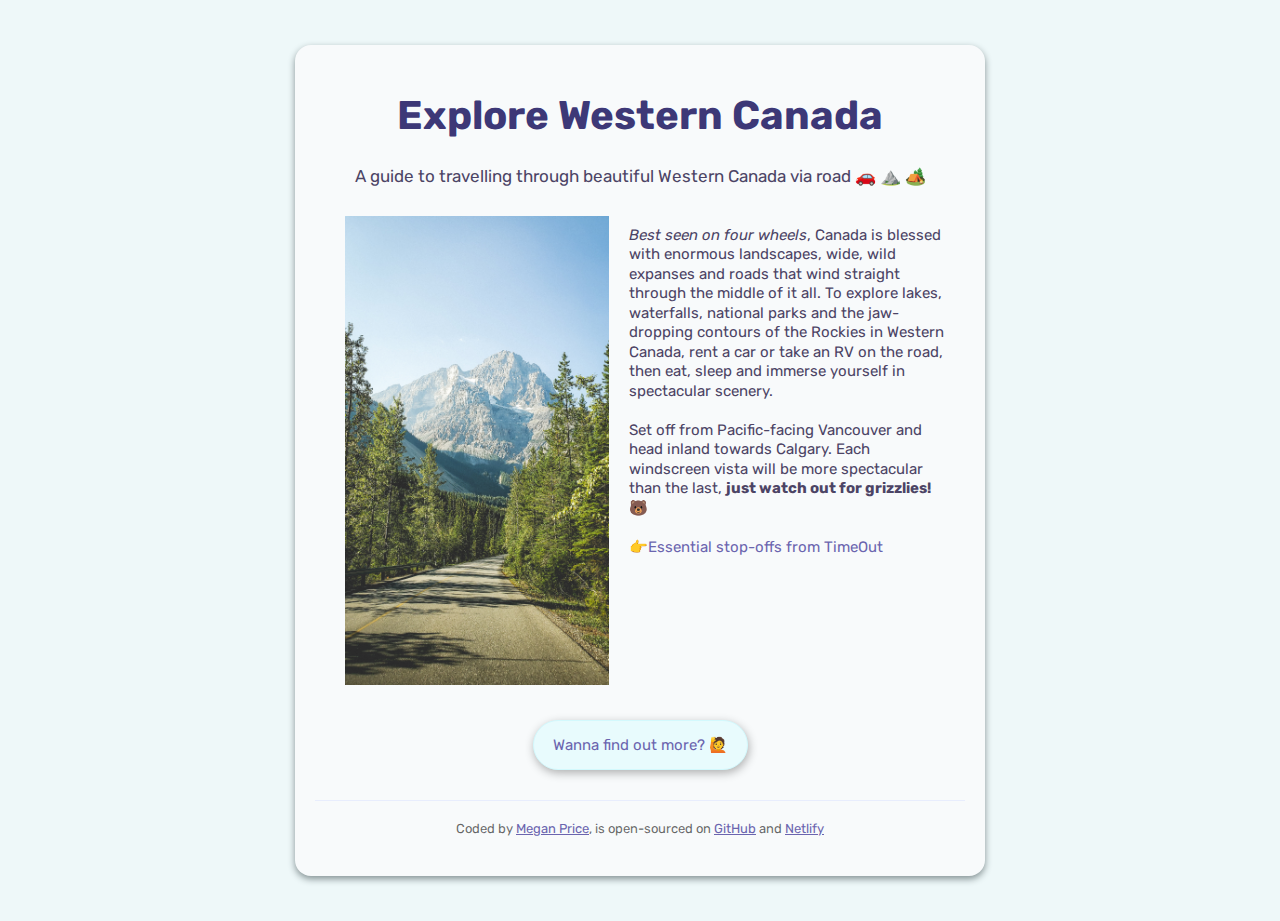
==== index.html @ 2d537a26 "Further tweaks to main body and updating footer with links and styling with CSS" ====
<!DOCTYPE html>
<html lang="en">
  <head>
    <meta charset="UTF-8" />
    <meta name="viewport" content="width=device-width, initial-scale=1.0" />
    <link rel="preconnect" href="https://fonts.googleapis.com" />
    <link rel="preconnect" href="https://fonts.gstatic.com" crossorigin />
    <link
      href="https://fonts.googleapis.com/css2?family=Rubik:ital,wght@0,300;0,400;0,500;0,600;0,700;0,800;0,900;1,300;1,400;1,500&display=swap"
      rel="stylesheet"
    />
    <link rel="stylesheet" href="src/style.css" />
    <title>Drive West Canada!</title>
    <link rel="stylesheet" href="src/style.css" />
  </head>
  <body>
    <div class="container">
      <header>
        <h1>Explore Western Canada</h1>
      </header>
      <h2>
        A guide to travelling through beautiful Western Canada via road 🚗 ⛰️ 🏕️
      </h2>

      <main>
        <div class="main-body">
          <div class="canada-image">
            <img
              src="images/Canadian road.jpg"
              alt="View of a mountain from road in Canada"
            />
          </div>
          <div class="main-text">
            <em>Best seen on four wheels</em>, Canada is blessed with enormous
            landscapes, wide, wild expanses and roads that wind straight through
            the middle of it all. To explore lakes, waterfalls, national parks
            and the jaw-dropping contours of the Rockies in Western Canada, rent
            a car or take an RV on the road, then eat, sleep and immerse
            yourself in spectacular scenery.
            <br />
            <br />
            Set off from Pacific-facing Vancouver and head inland towards
            Calgary. Each windscreen vista will be more spectacular than the
            last,
            <strong>just watch out for grizzlies!</strong> 🐻
            <br />
            <br />
            <a
              class="timeout-link"
              href="https://www.timeout.com/canada/things-to-do/western-canada-road-trip-sights"
            >
              👉Essential stop-offs from TimeOut
            </a>
          </div>
        </div>
        <button class="button">Wanna find out more? 🙋</button>
      </main>

      <footer>
        Coded by
        <a
          href="https://github.com/meganprice27"
          target="_blank"
          class="footnote-links"
          >Megan Price</a
        >, is open-sourced on
        <a
          href="https://github.com/meganprice27/travel-canada"
          target="_blank"
          class="footnote-links"
          >GitHub</a
        >
        and
        <a
          href="https://melodic-genie-e428d9.netlify.app/"
          target="_blank"
          class="footnote-links"
          >Netlify</a
        >
      </footer>
    </div>
    <script src="src/java.js"></script>
  </body>
</html>
---- src/style.css ----
body {
  background: rgb(238 248 249);
  font-family: "Rubik", sans-serif;
}

.container {
  background: #f8fafb;
  box-shadow: 0 3px 7px rgb(132 145 147);
  border-radius: 16px;
  max-width: 650px;
  margin: 45px auto;
  padding: 20px;
}

h1 {
  color: #3d3877;
  font-size: 40px;
  font-weight: 700;
  text-align: center;
  padding: 0 15px;
}

h2 {
  color: #4c4465;
  font-size: 17px;
  font-weight: 400;
  text-align: center;
  margin: 0 0 20px;
}

.main-body {
  display: flex;
  justify-content: space-around;
}

.canada-image img {
  display: block;
  margin: 0 auto;
  max-width: 90%;
  padding: 10px 30px 10px 30px;
}

.main-text {
  color: #4c4465;
  font-size: 15px;
  line-height: 1.3;
  padding: 20px;
}

.timeout-link {
  color: #6b65af;
  margin-top: 10px;
  text-decoration: none;
}

.timeout-link:hover {
  text-decoration: underline;
}

.button {
  background: rgb(232 251 253);
  color: #6b65af;
  font-family: "Rubik", sans-serif;
  font-size: 15px;
  padding: 15px 19px;
  display: block;
  margin: 0 auto 30px auto;
  margin-top: 25px;
  border: 1px solid rgb(211, 249, 253);
  border-radius: 30px;
  box-shadow: 1px 3px 10px rgba(0, 0, 0, 0.3);
  transition: all 200ms ease-in-out;
}

.button:hover {
  background: #6b65af;
  border: #6b65af;
  color: white;
  cursor: pointer;
}

footer {
  border-top: 1px solid rgb(232 237 253);
  padding: 20px 0;
  text-align: center;
  font-size: 13px;
  color: rgba(0, 0, 0, 0.6);
}

.footnote-links {
  color: #6b65af;
}
---- src/style.css ----
body {
  background: rgb(238 248 249);
  font-family: "Rubik", sans-serif;
}

.container {
  background: #f8fafb;
  box-shadow: 0 3px 7px rgb(132 145 147);
  border-radius: 16px;
  max-width: 650px;
  margin: 45px auto;
  padding: 20px;
}

h1 {
  color: #3d3877;
  font-size: 40px;
  font-weight: 700;
  text-align: center;
  padding: 0 15px;
}

h2 {
  color: #4c4465;
  font-size: 17px;
  font-weight: 400;
  text-align: center;
  margin: 0 0 20px;
}

.main-body {
  display: flex;
  justify-content: space-around;
}

.canada-image img {
  display: block;
  margin: 0 auto;
  max-width: 90%;
  padding: 10px 30px 10px 30px;
}

.main-text {
  color: #4c4465;
  font-size: 15px;
  line-height: 1.3;
  padding: 20px;
}

.timeout-link {
  color: #6b65af;
  margin-top: 10px;
  text-decoration: none;
}

.timeout-link:hover {
  text-decoration: underline;
}

.button {
  background: rgb(232 251 253);
  color: #6b65af;
  font-family: "Rubik", sans-serif;
  font-size: 15px;
  padding: 15px 19px;
  display: block;
  margin: 0 auto 30px auto;
  margin-top: 25px;
  border: 1px solid rgb(211, 249, 253);
  border-radius: 30px;
  box-shadow: 1px 3px 10px rgba(0, 0, 0, 0.3);
  transition: all 200ms ease-in-out;
}

.button:hover {
  background: #6b65af;
  border: #6b65af;
  color: white;
  cursor: pointer;
}

footer {
  border-top: 1px solid rgb(232 237 253);
  padding: 20px 0;
  text-align: center;
  font-size: 13px;
  color: rgba(0, 0, 0, 0.6);
}

.footnote-links {
  color: #6b65af;
}
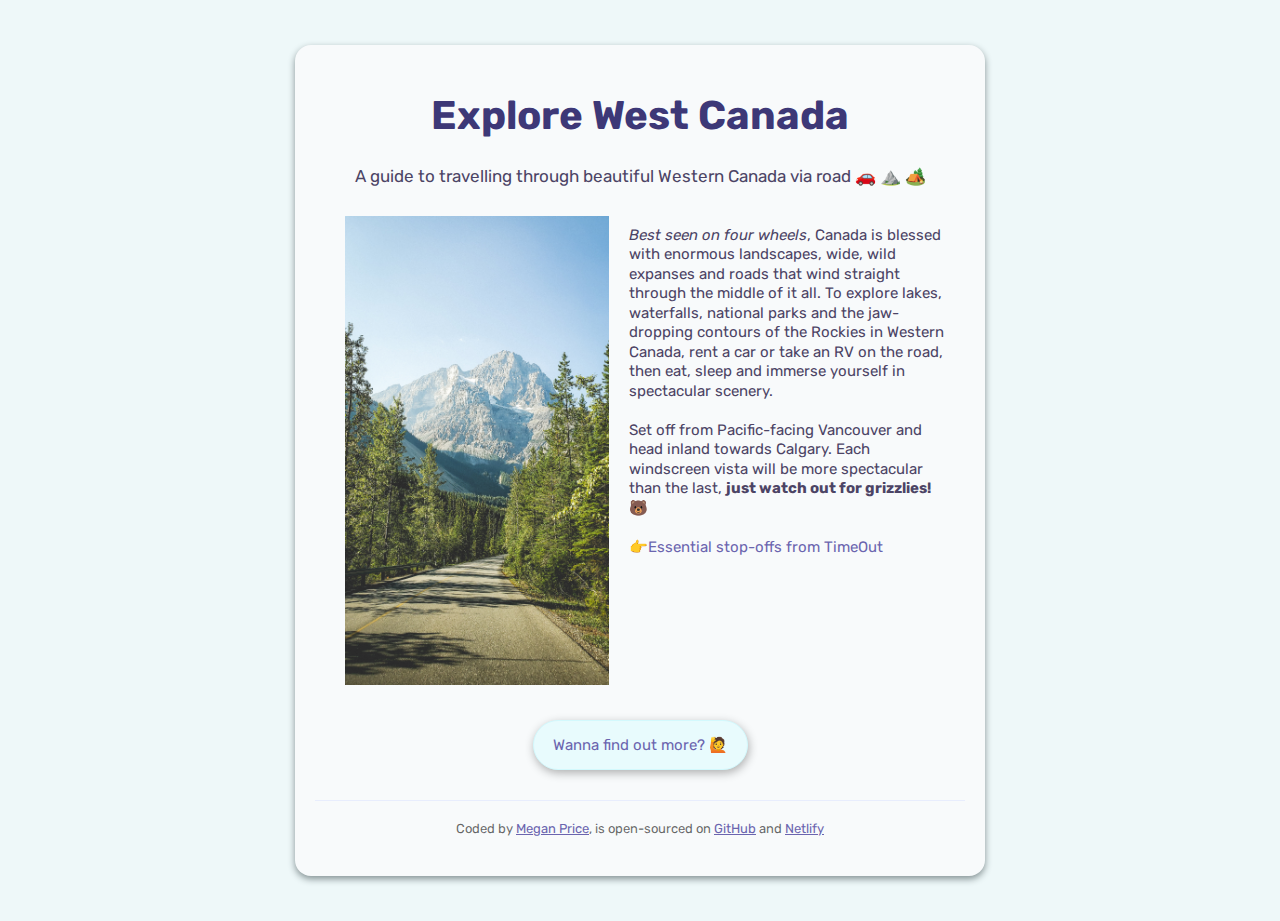
==== commit 17d6d865: "Updating document title and H1" ====
--- a/index.html
+++ b/index.html
@@ -10,13 +10,13 @@
       rel="stylesheet"
     />
     <link rel="stylesheet" href="src/style.css" />
-    <title>Drive West Canada!</title>
+    <title>Explore West Canada</title>
     <link rel="stylesheet" href="src/style.css" />
   </head>
   <body>
     <div class="container">
       <header>
-        <h1>Explore Western Canada</h1>
+        <h1>Explore West Canada</h1>
       </header>
       <h2>
         A guide to travelling through beautiful Western Canada via road 🚗 ⛰️ 🏕️
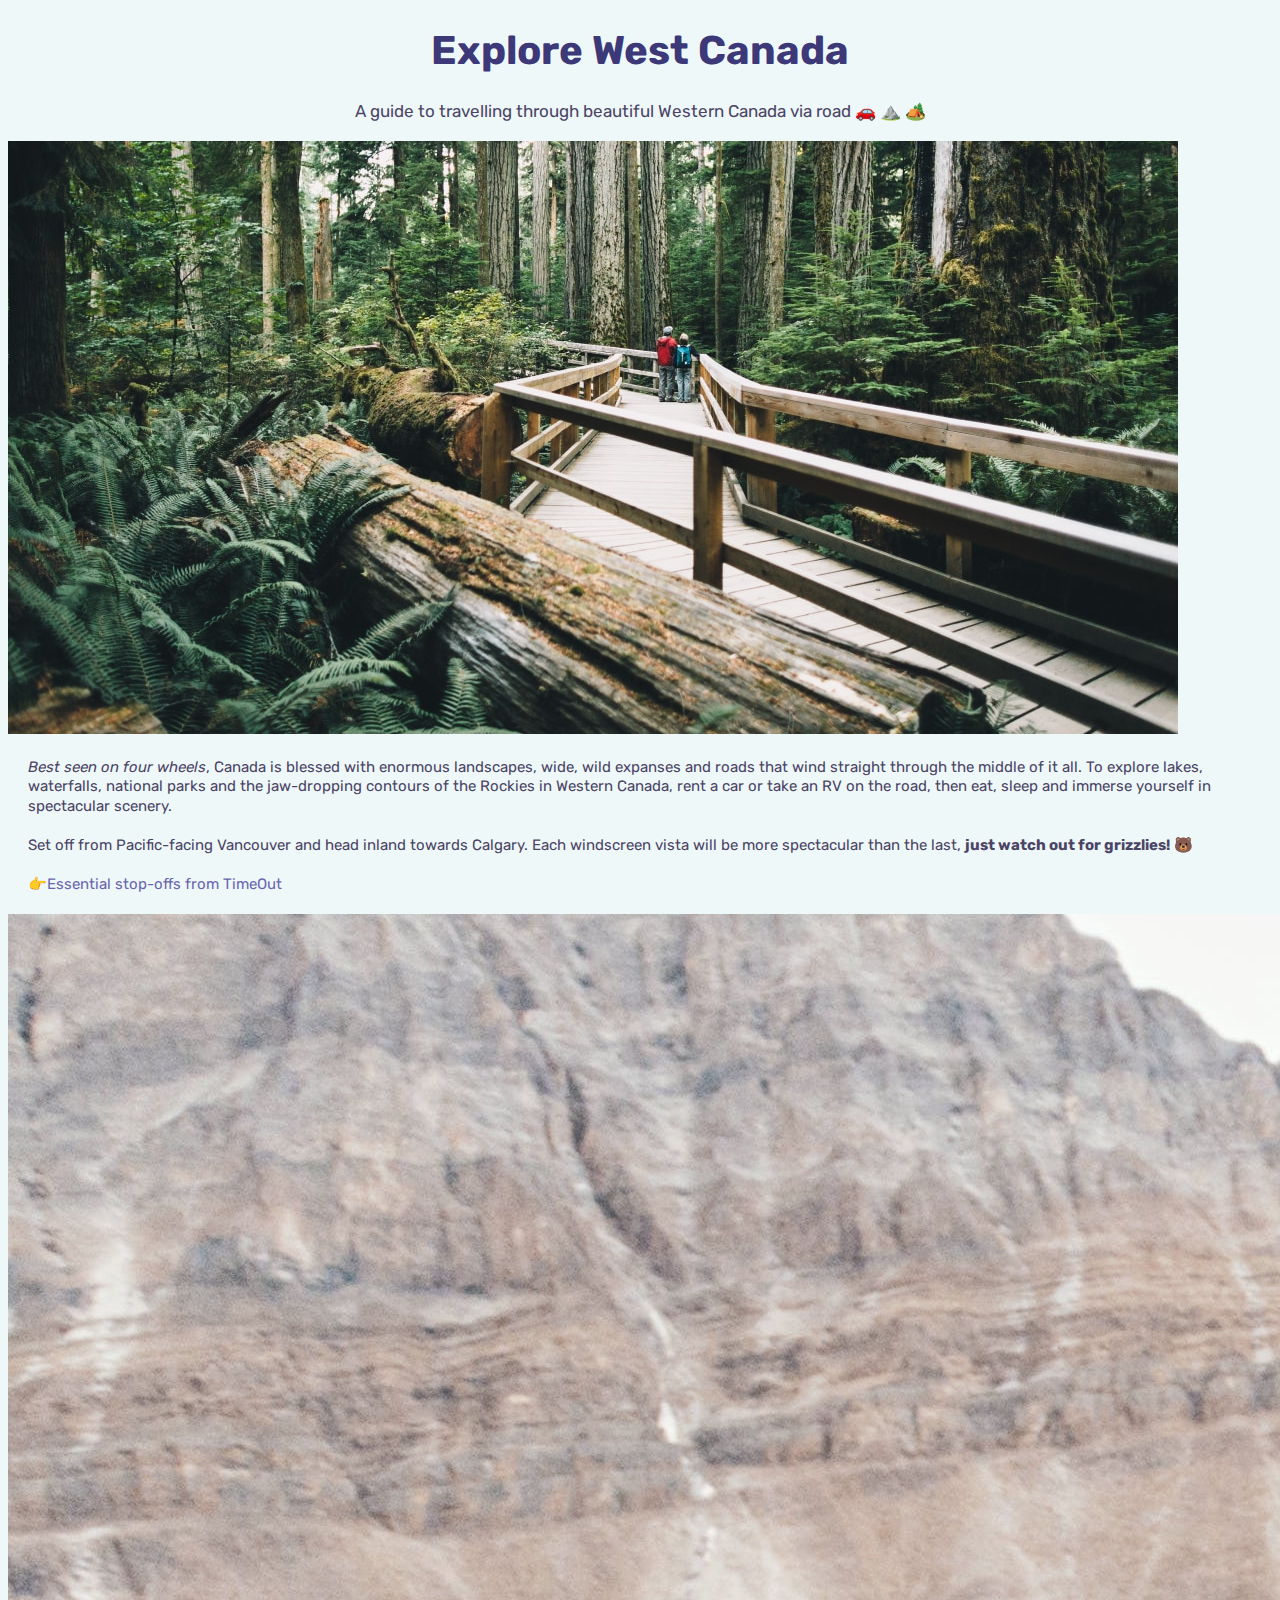
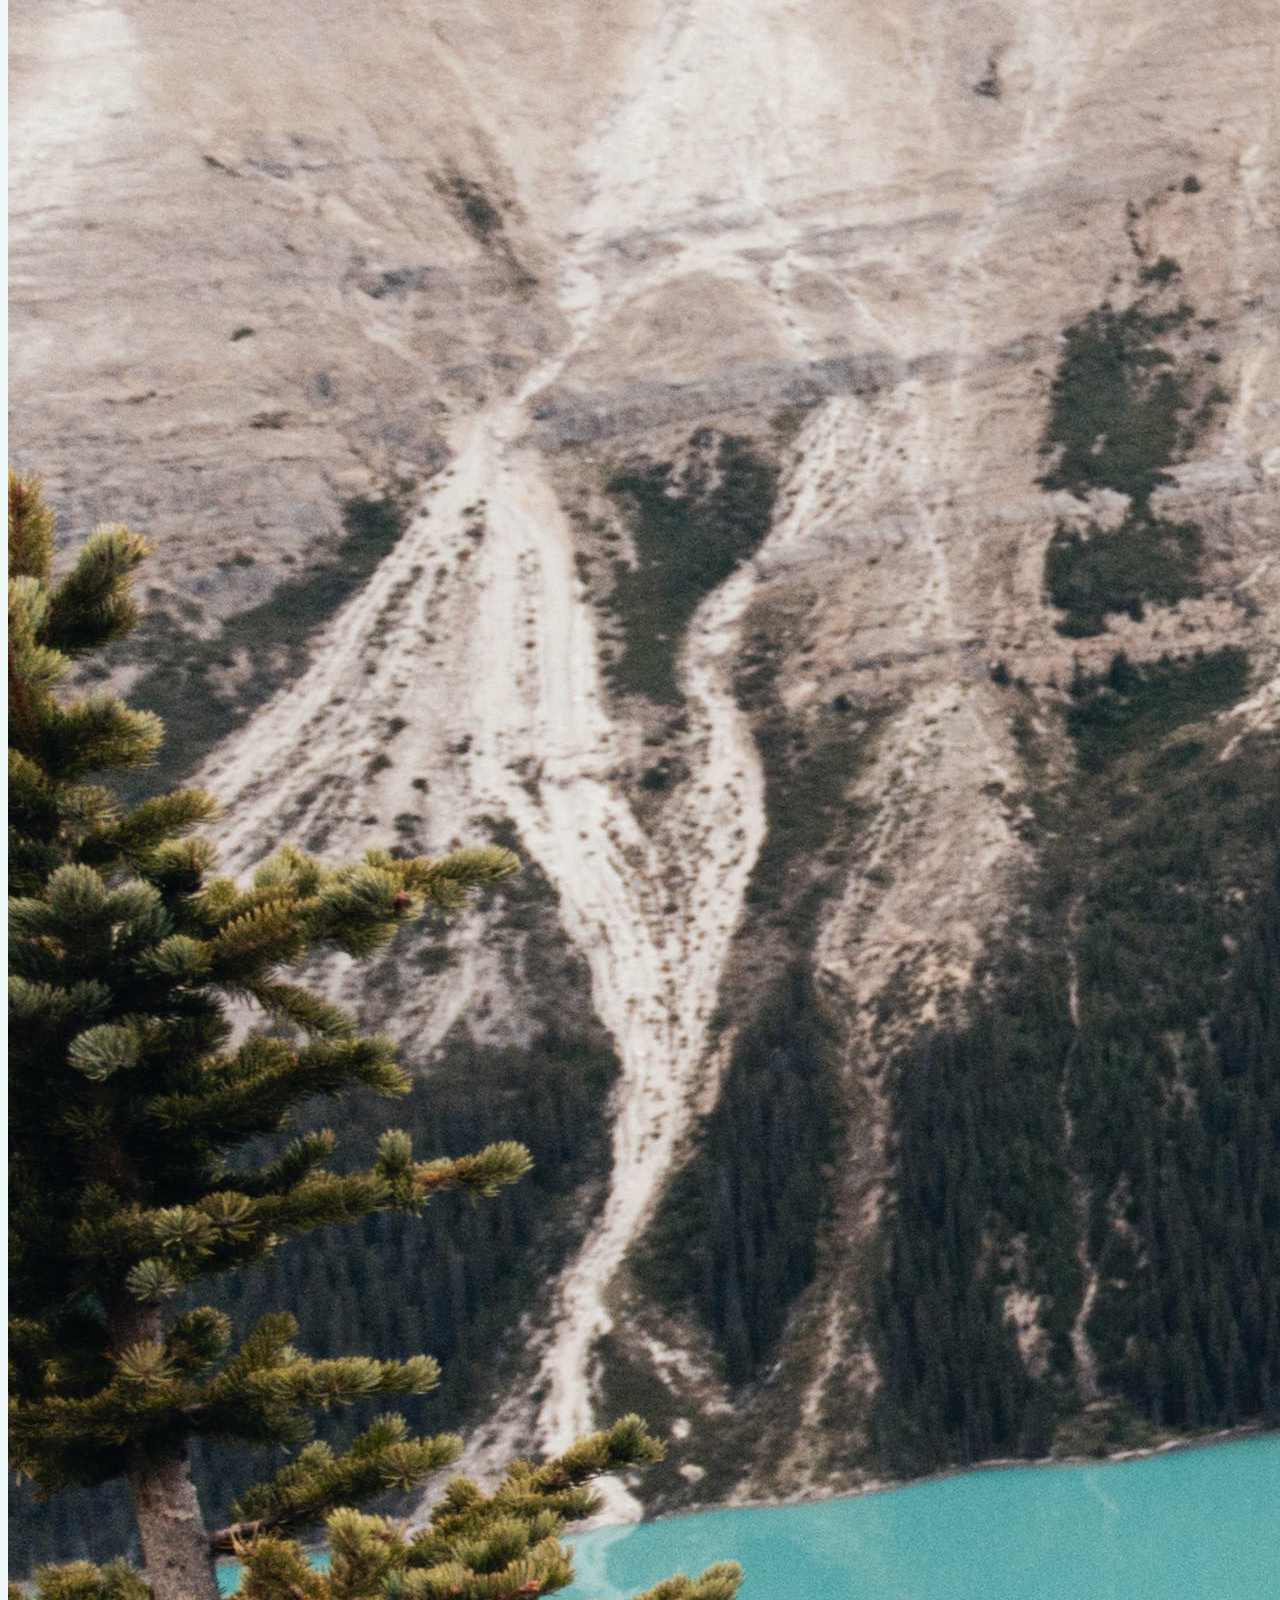
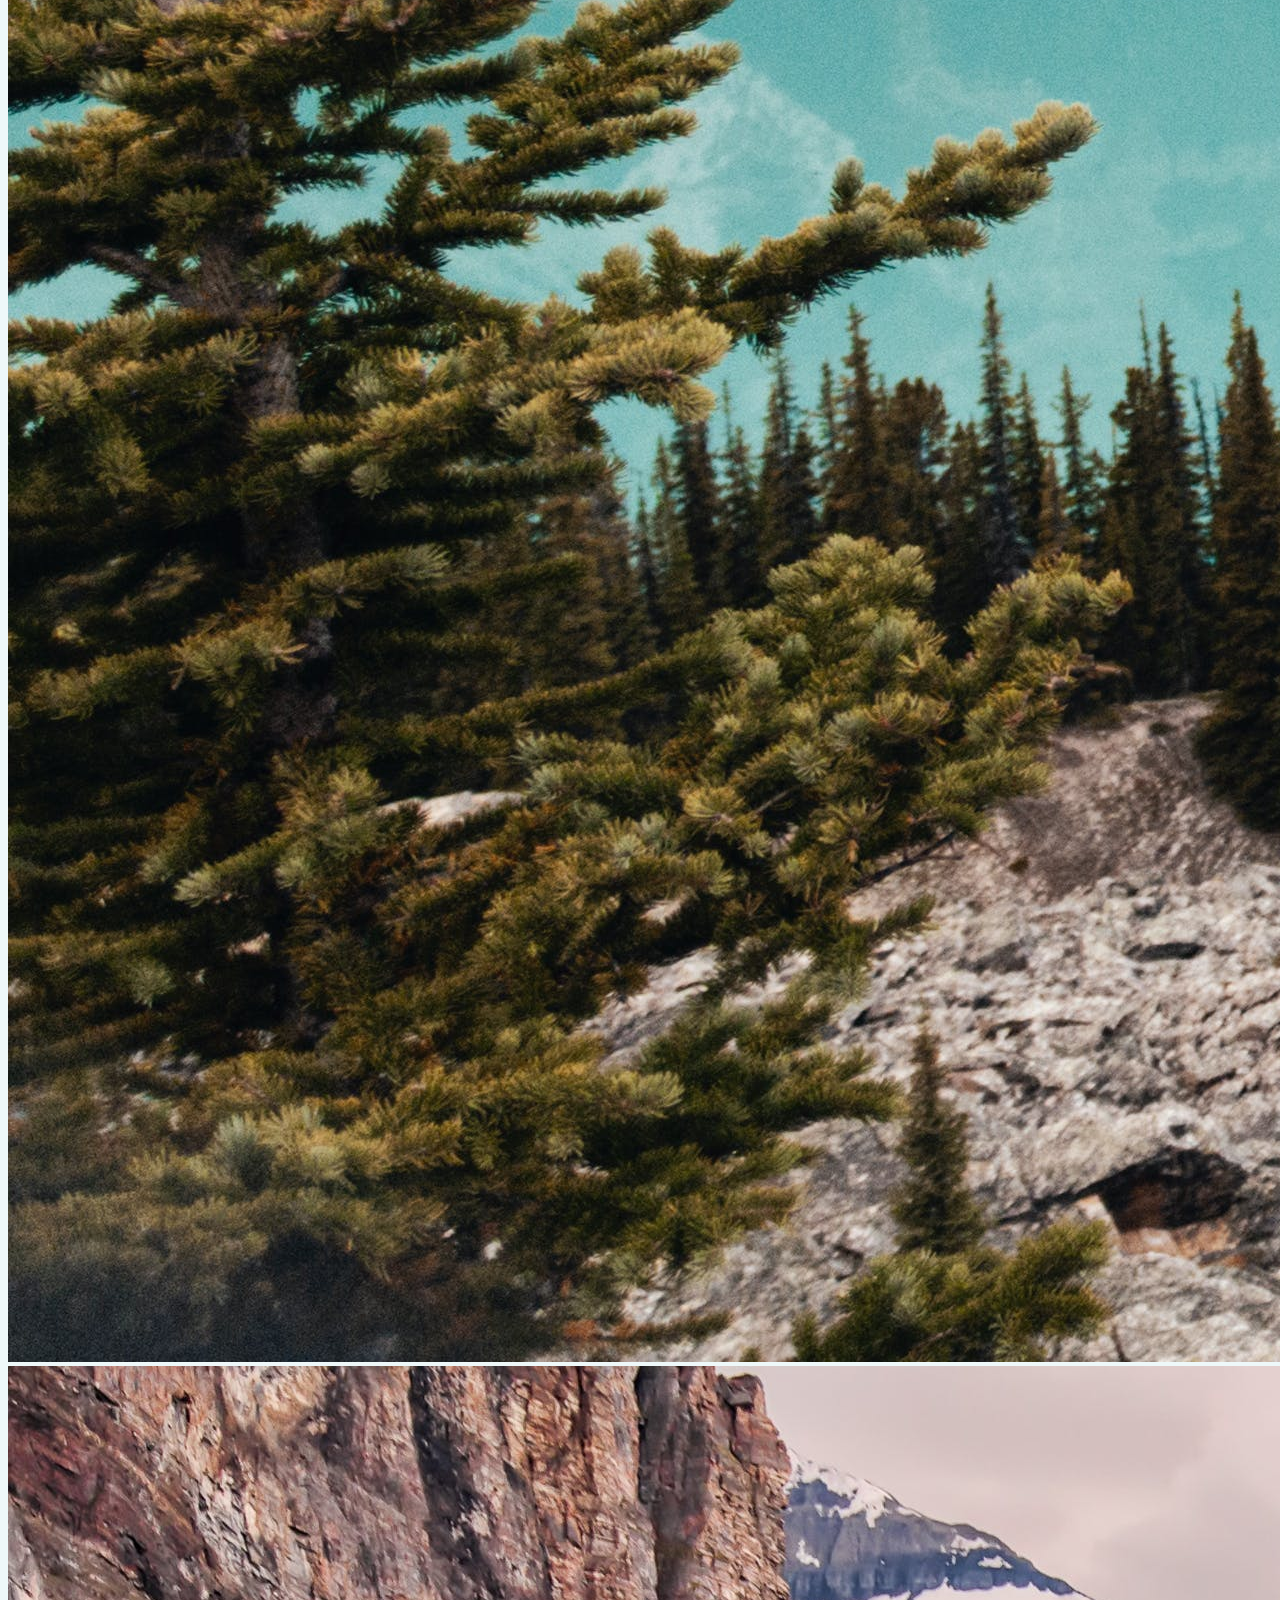
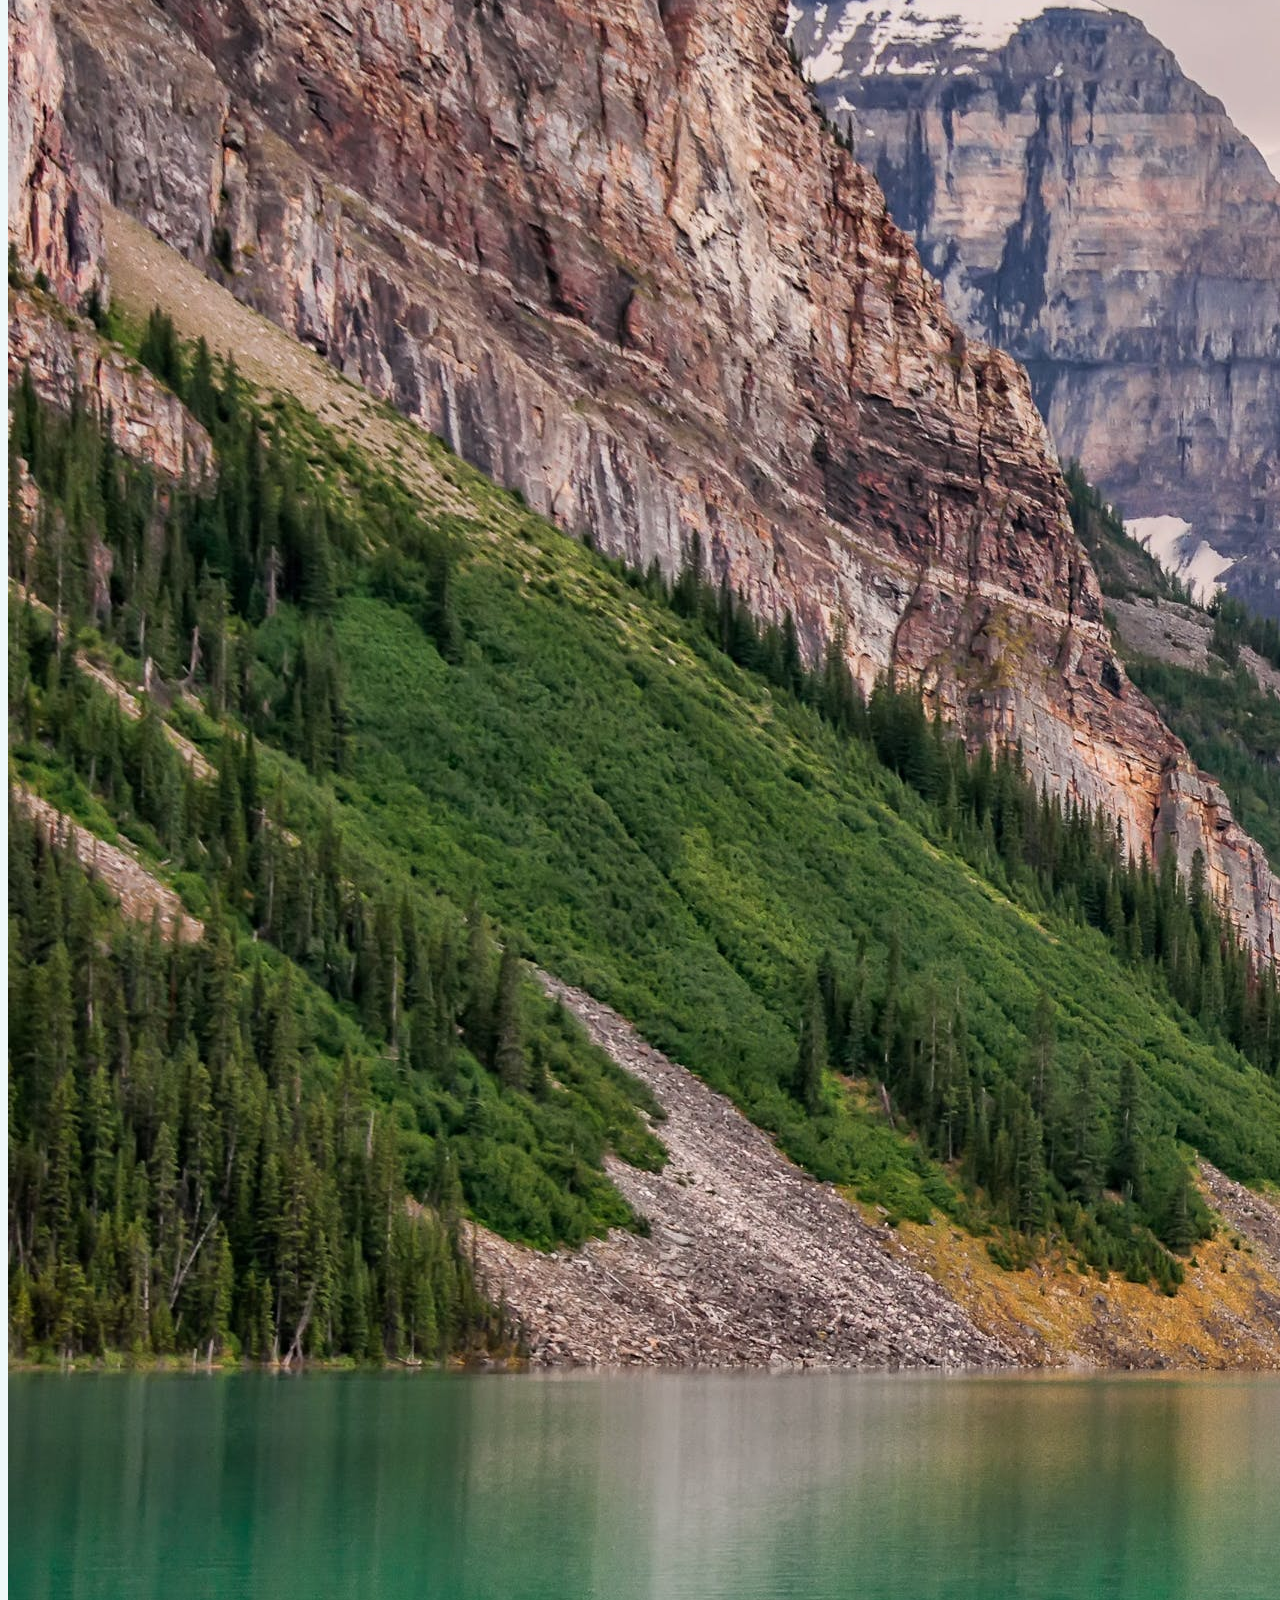
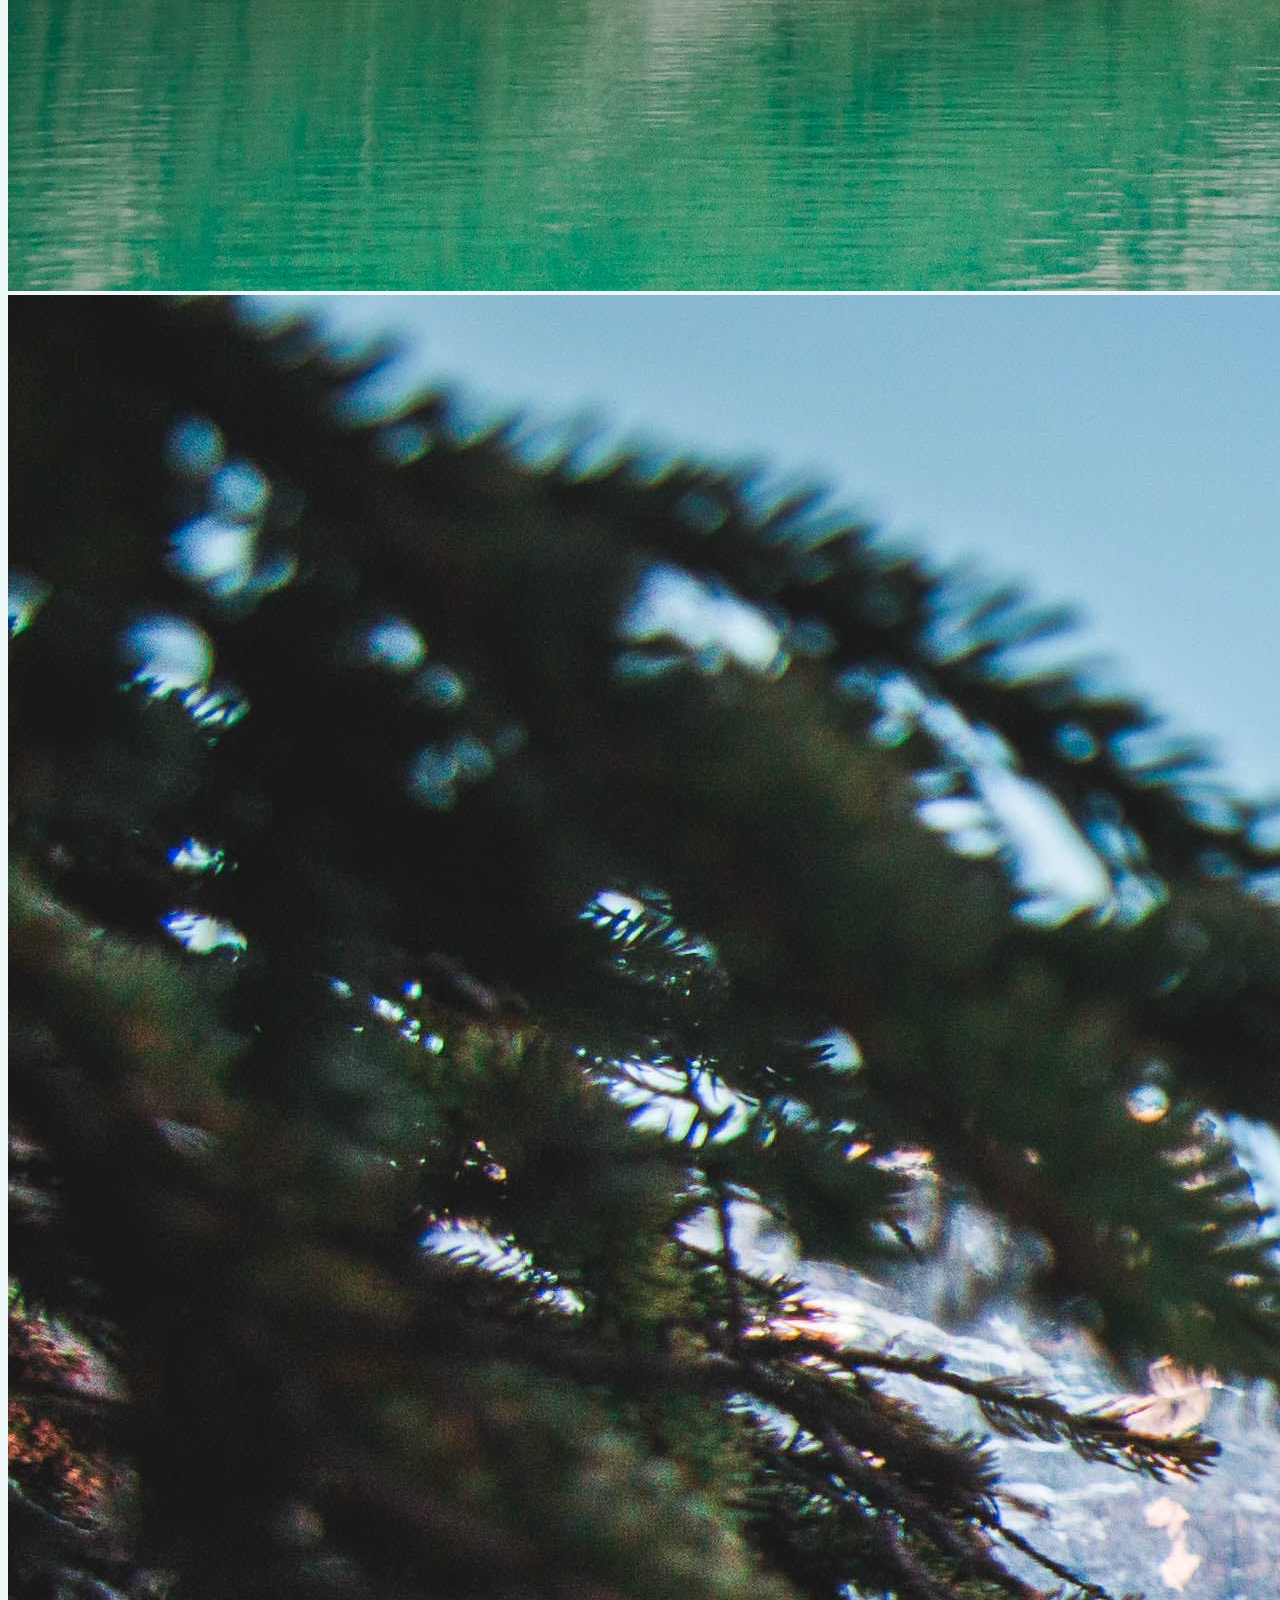
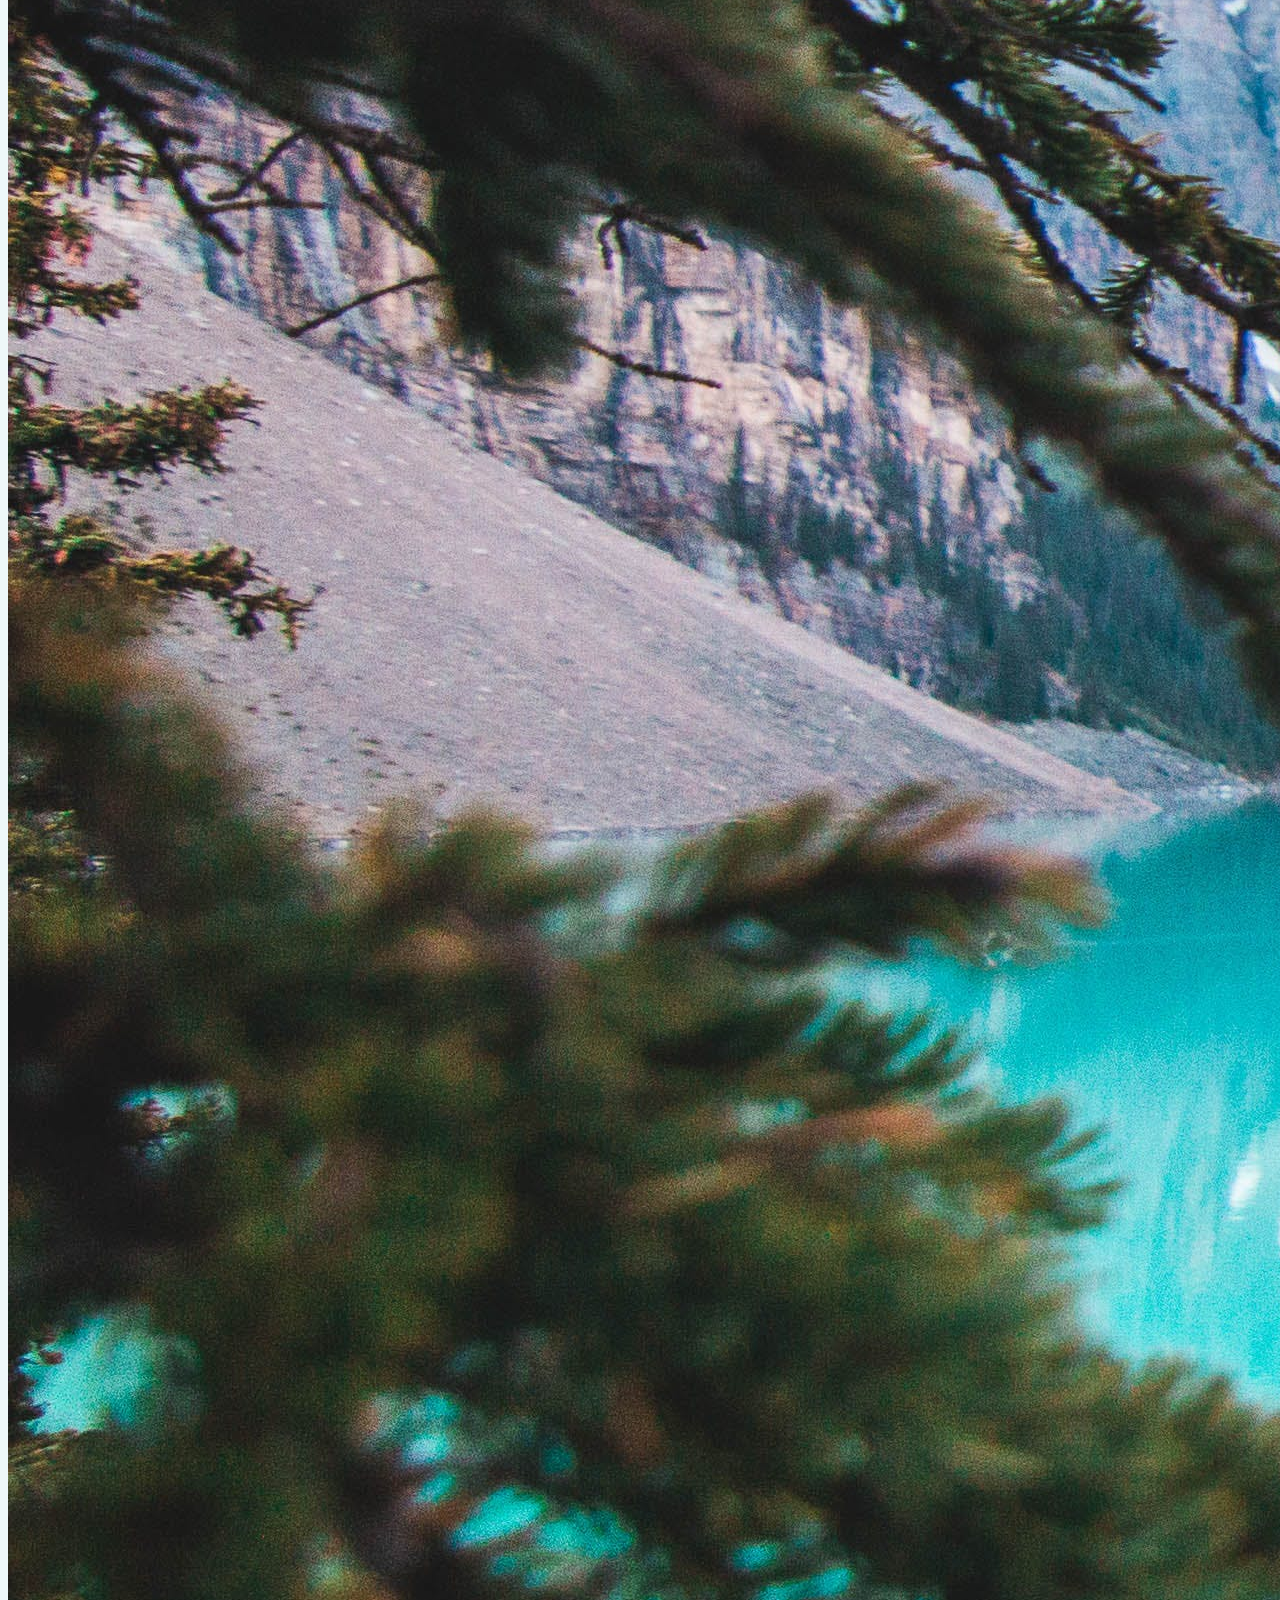
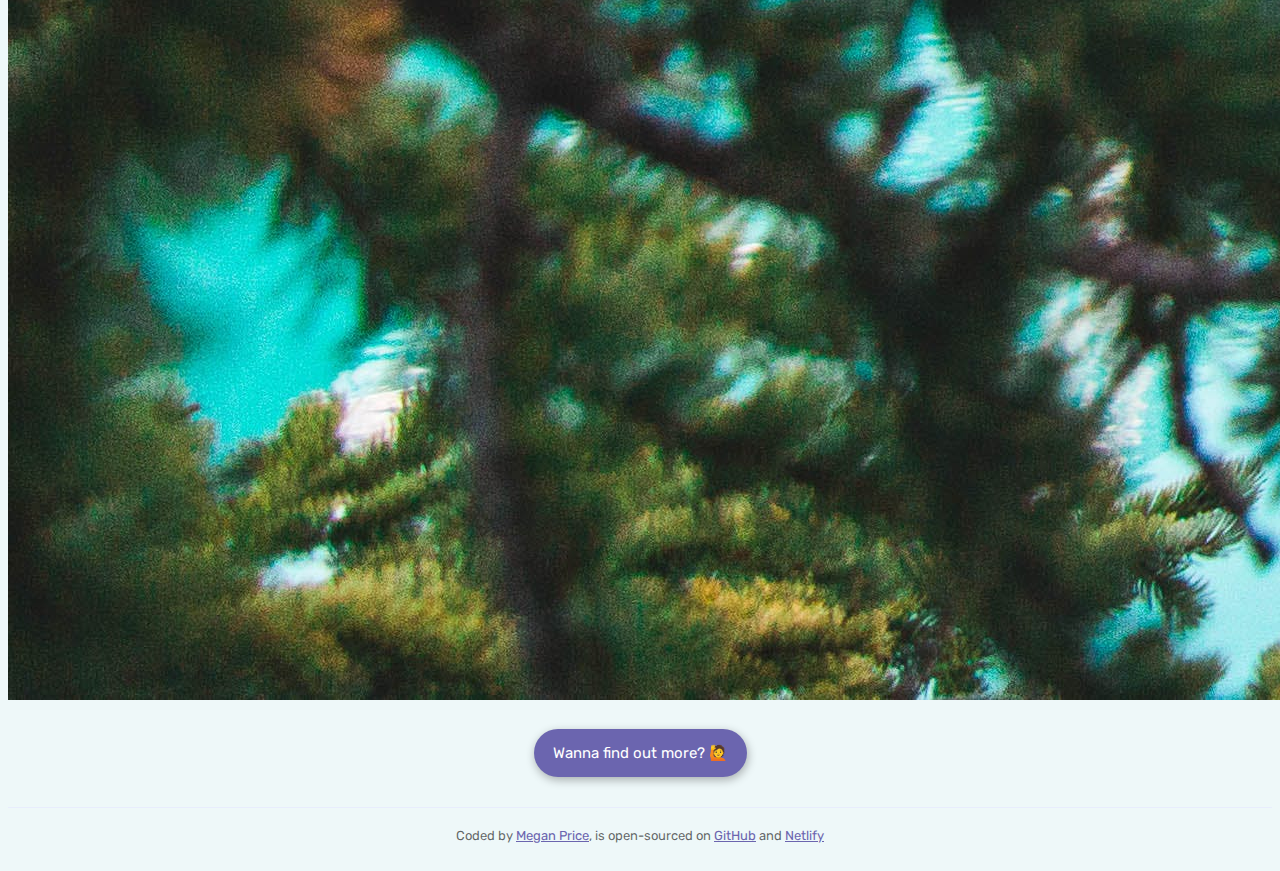
==== commit 99c7176f: "Installed Bootstrap and changed/added images" ====
--- a/index.html
+++ b/index.html
@@ -9,76 +9,96 @@
       href="https://fonts.googleapis.com/css2?family=Rubik:ital,wght@0,300;0,400;0,500;0,600;0,700;0,800;0,900;1,300;1,400;1,500&display=swap"
       rel="stylesheet"
     />
+    <link
+      href="https://cdn.jsdelivr.net/npm/bootstrap@5.3.2/dist/css/bootstrap.min.css"
+      rel="stylesheet"
+      integrity="sha384-T3c6CoIi6uLrA9TneNEoa7RxnatzjcDSCmG1MXxSR1GAsXEV/Dwwykc2MPK8M2HN"
+      crossorigin="anonymous"
+    />
     <link rel="stylesheet" href="src/style.css" />
     <title>Explore West Canada</title>
-    <link rel="stylesheet" href="src/style.css" />
   </head>
   <body>
-    <div class="container">
-      <header>
-        <h1>Explore West Canada</h1>
-      </header>
-      <h2>
-        A guide to travelling through beautiful Western Canada via road 🚗 ⛰️ 🏕️
-      </h2>
+    <header>
+      <h1>Explore West Canada</h1>
+    </header>
+    <h2>
+      A guide to travelling through beautiful Western Canada via road 🚗 ⛰️ 🏕️
+    </h2>
 
-      <main>
-        <div class="main-body">
-          <div class="canada-image">
+    <main>
+      <div class="container">
+        <div class="row">
+          <div class="col-6">
             <img
-              src="images/Canadian road.jpg"
-              alt="View of a mountain from road in Canada"
+              src="/images/Vancouver Island.jpg"
+              alt="Couple exploring old growth on Vancouver Island"
+              class="img-fluid rounded"
             />
           </div>
-          <div class="main-text">
-            <em>Best seen on four wheels</em>, Canada is blessed with enormous
-            landscapes, wide, wild expanses and roads that wind straight through
-            the middle of it all. To explore lakes, waterfalls, national parks
-            and the jaw-dropping contours of the Rockies in Western Canada, rent
-            a car or take an RV on the road, then eat, sleep and immerse
-            yourself in spectacular scenery.
-            <br />
-            <br />
-            Set off from Pacific-facing Vancouver and head inland towards
-            Calgary. Each windscreen vista will be more spectacular than the
-            last,
-            <strong>just watch out for grizzlies!</strong> 🐻
-            <br />
-            <br />
-            <a
-              class="timeout-link"
-              href="https://www.timeout.com/canada/things-to-do/western-canada-road-trip-sights"
-            >
-              👉Essential stop-offs from TimeOut
-            </a>
+          <div class="col-6">
+            <div class="main-text">
+              <em>Best seen on four wheels</em>, Canada is blessed with enormous
+              landscapes, wide, wild expanses and roads that wind straight
+              through the middle of it all. To explore lakes, waterfalls,
+              national parks and the jaw-dropping contours of the Rockies in
+              Western Canada, rent a car or take an RV on the road, then eat,
+              sleep and immerse yourself in spectacular scenery.
+              <br />
+              <br />
+              Set off from Pacific-facing Vancouver and head inland towards
+              Calgary. Each windscreen vista will be more spectacular than the
+              last,
+              <strong>just watch out for grizzlies!</strong> 🐻
+              <br />
+              <br />
+              <a
+                class="timeout-link"
+                href="https://www.timeout.com/canada/things-to-do/western-canada-road-trip-sights"
+              >
+                👉Essential stop-offs from TimeOut
+              </a>
+            </div>
           </div>
         </div>
-        <button class="button">Wanna find out more? 🙋</button>
-      </main>
+        <div class="row">
+          <div class="col-4">
+            <img src="/images/Peyto Lake.jpg" class="img-fluid rounded" />
+          </div>
+          <div class="col-4">
+            <img src="/images/Lake Louise.jpg" class="img-fluid rounded" />
+          </div>
+          <div class="col-4">
+            <img src="/images/Horizontal Lake Moraine.jpg" class="img-fluid rounded" />
+          </div>
+        </div>
+      </div>
+      <button class="button">Wanna find out more? 🙋</button>
+    </main>
 
-      <footer>
-        Coded by
-        <a
-          href="https://github.com/meganprice27"
-          target="_blank"
-          class="footnote-links"
-          >Megan Price</a
-        >, is open-sourced on
-        <a
-          href="https://github.com/meganprice27/travel-canada"
-          target="_blank"
-          class="footnote-links"
-          >GitHub</a
-        >
-        and
-        <a
-          href="https://melodic-genie-e428d9.netlify.app/"
-          target="_blank"
-          class="footnote-links"
-          >Netlify</a
-        >
-      </footer>
-    </div>
+    <footer>
+      Coded by
+      <a
+        href="https://github.com/meganprice27"
+        target="_blank"
+        class="footnote-links"
+        >Megan Price</a
+      >, is open-sourced on
+      <a
+        href="https://github.com/meganprice27/travel-canada"
+        target="_blank"
+        class="footnote-links"
+        >GitHub</a
+      >
+      and
+      <a
+        href="https://melodic-genie-e428d9.netlify.app/"
+        target="_blank"
+        class="footnote-links"
+        >Netlify</a
+      >
+    </footer>
+
     <script src="src/java.js"></script>
   </body>
 </html>
--- a/src/style.css
+++ b/src/style.css
@@ -1,15 +1,8 @@
+
+
 body {
   background: rgb(238 248 249);
   font-family: "Rubik", sans-serif;
-}
-
-.container {
-  background: #f8fafb;
-  box-shadow: 0 3px 7px rgb(132 145 147);
-  border-radius: 16px;
-  max-width: 650px;
-  margin: 45px auto;
-  padding: 20px;
 }
 
 h1 {
@@ -58,24 +51,24 @@
 }
 
 .button {
-  background: rgb(232 251 253);
-  color: #6b65af;
+  background: #6b65af;
+  color: white;
   font-family: "Rubik", sans-serif;
   font-size: 15px;
   padding: 15px 19px;
   display: block;
   margin: 0 auto 30px auto;
   margin-top: 25px;
-  border: 1px solid rgb(211, 249, 253);
+  border: none;
   border-radius: 30px;
   box-shadow: 1px 3px 10px rgba(0, 0, 0, 0.3);
   transition: all 200ms ease-in-out;
 }
 
 .button:hover {
-  background: #6b65af;
-  border: #6b65af;
-  color: white;
+  
+  background: rgb(232 251 253);
+  color: #6b65af;
   cursor: pointer;
 }
 
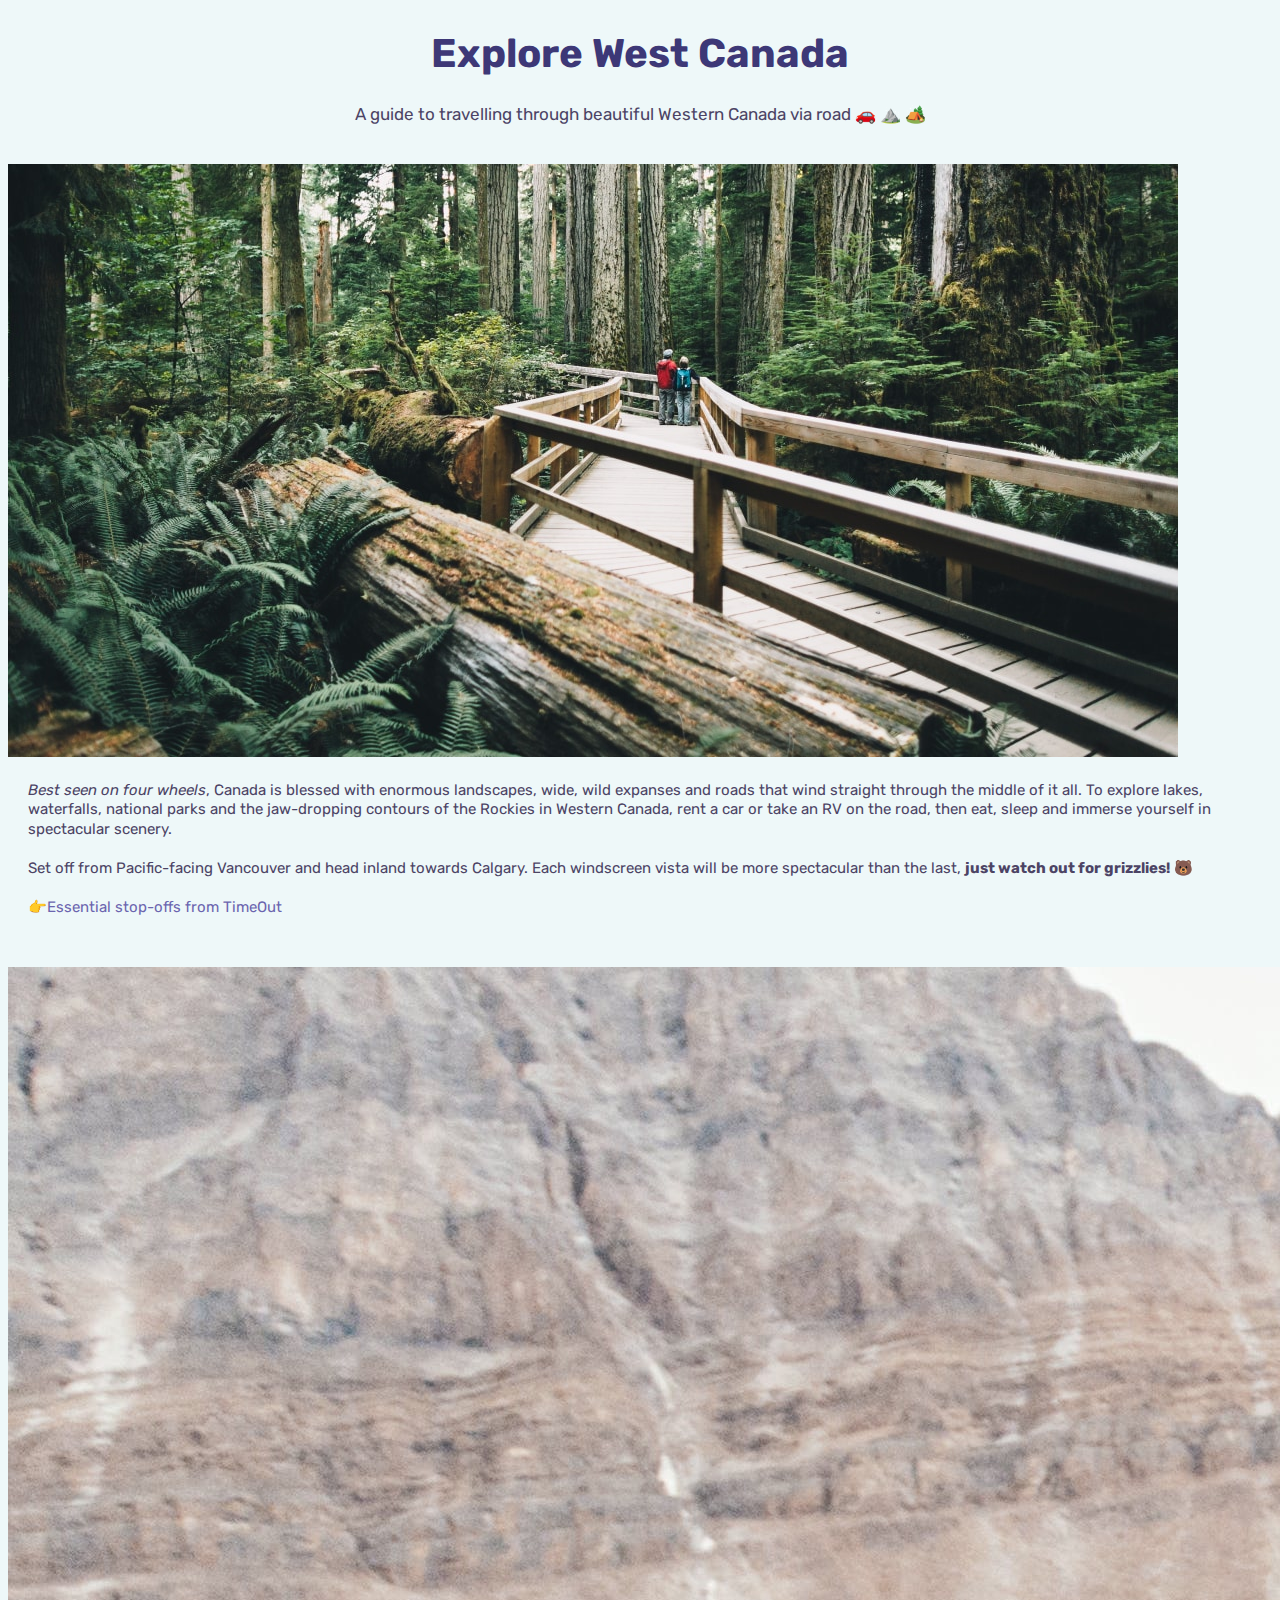
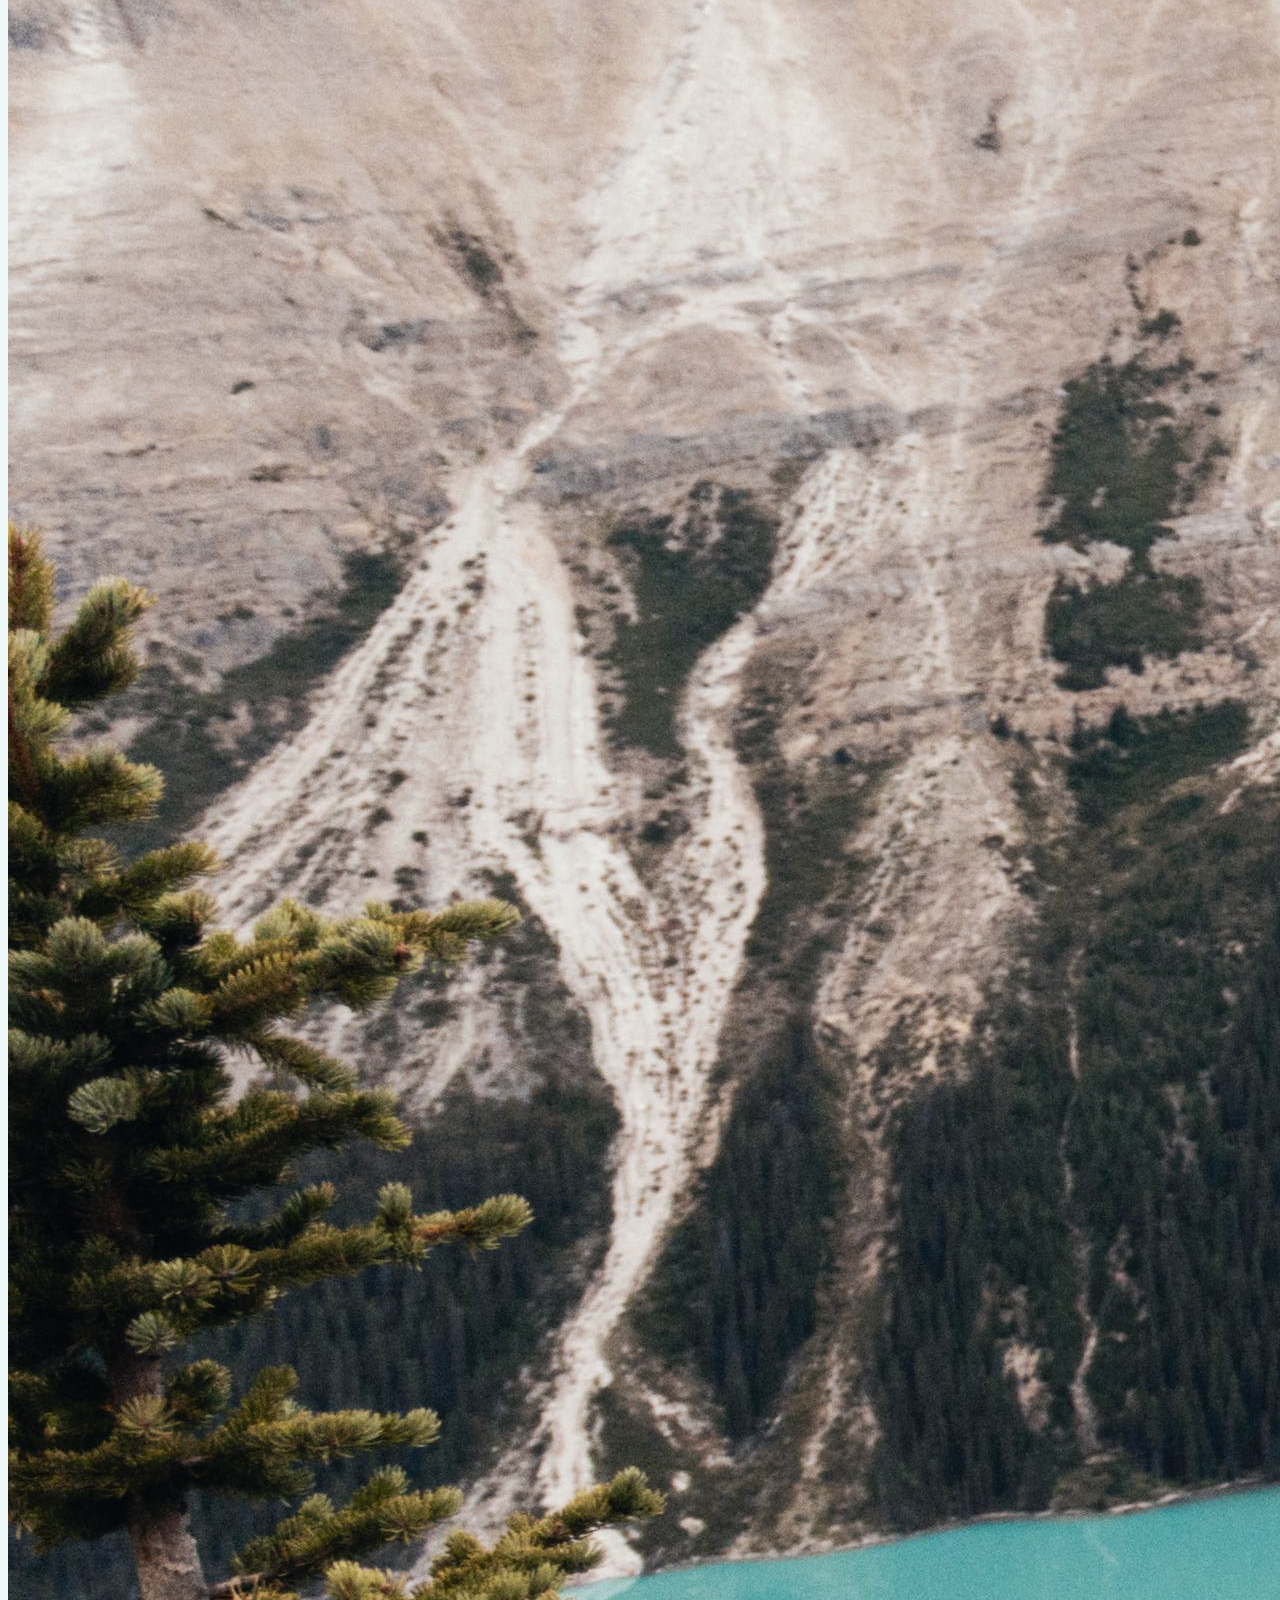
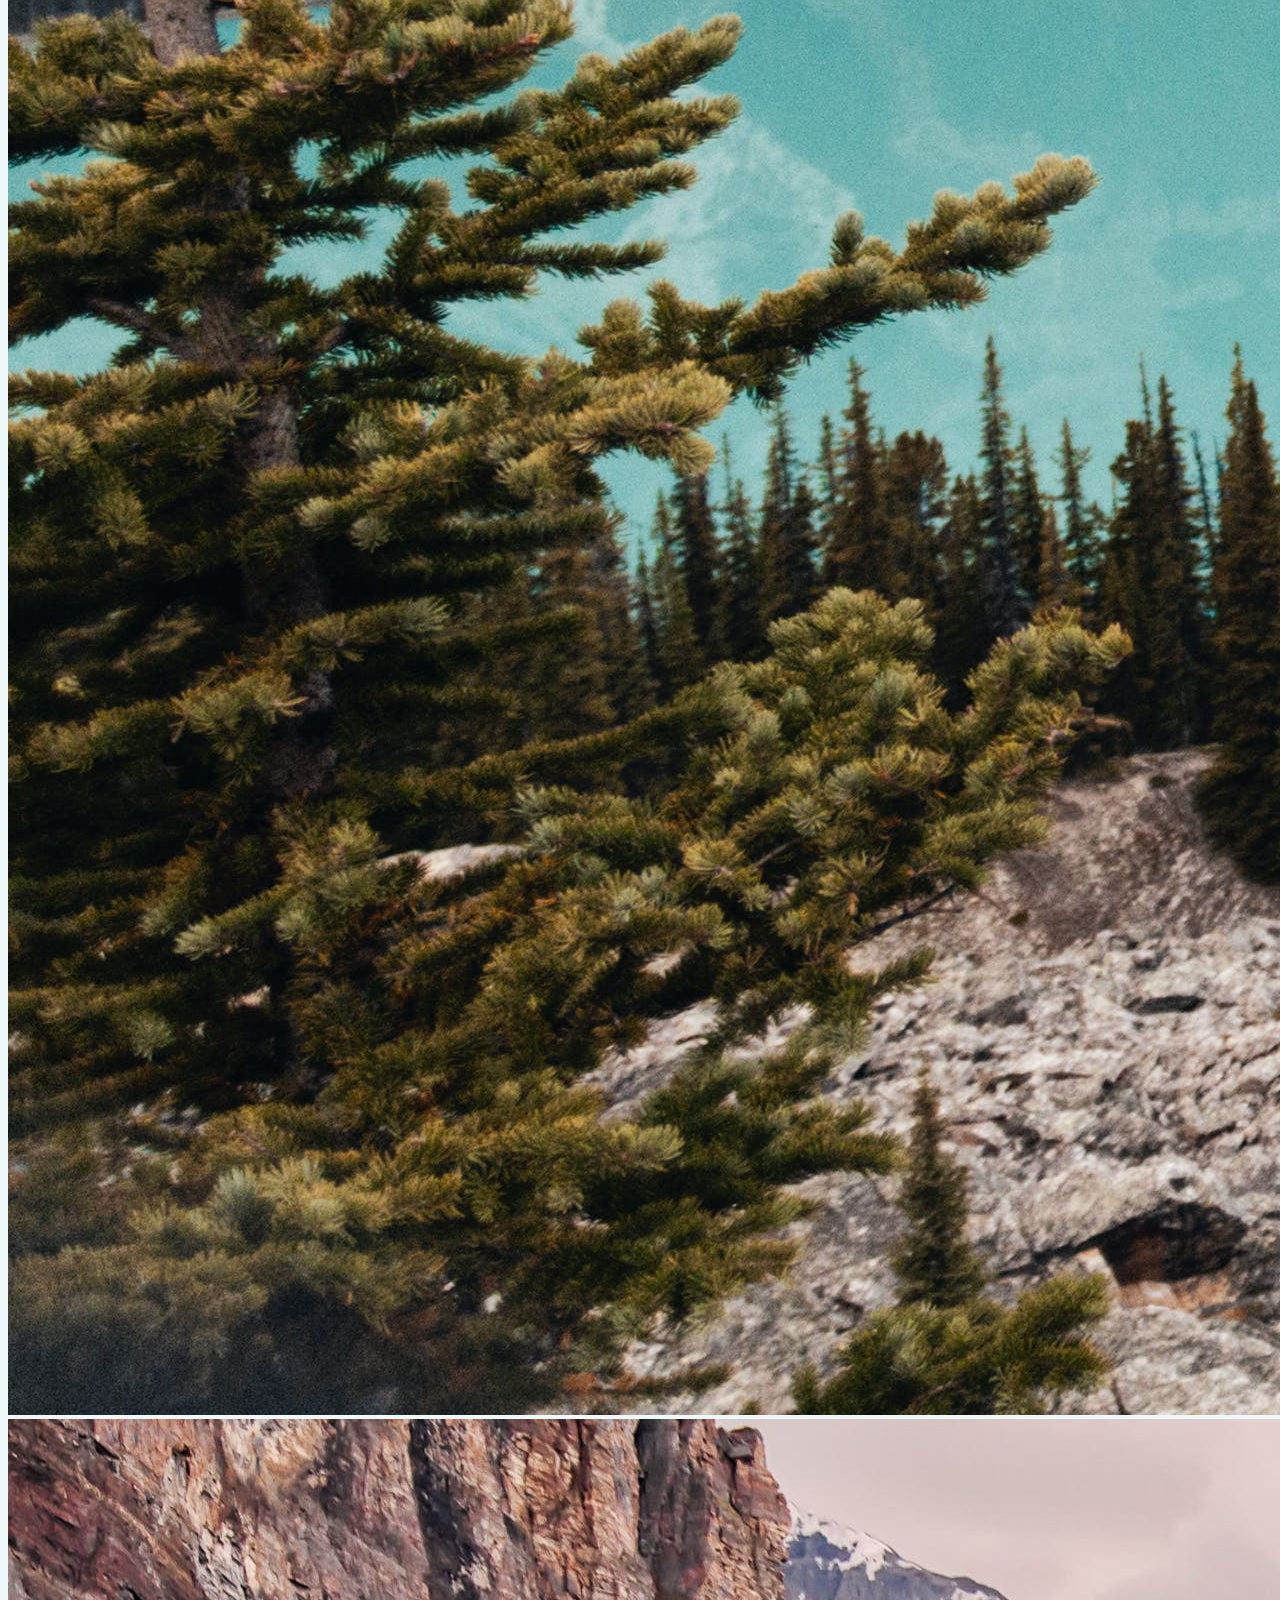
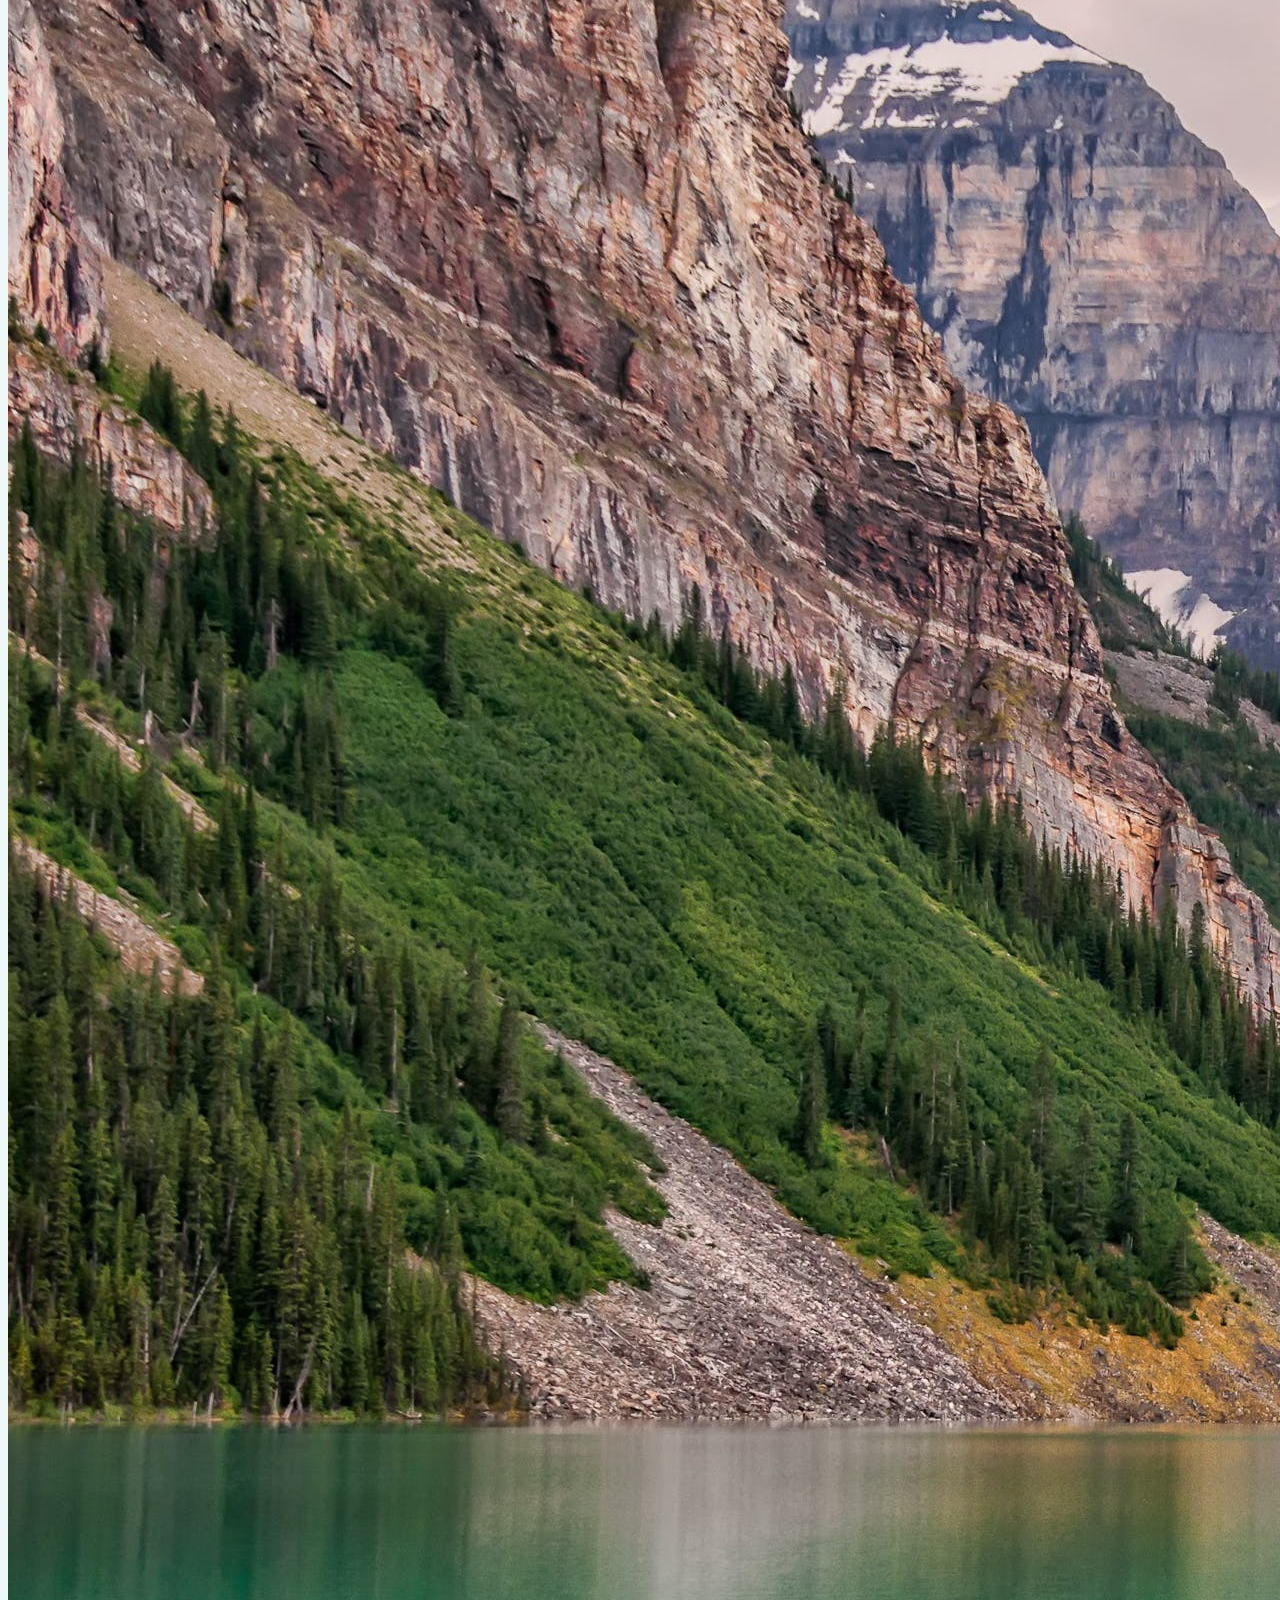
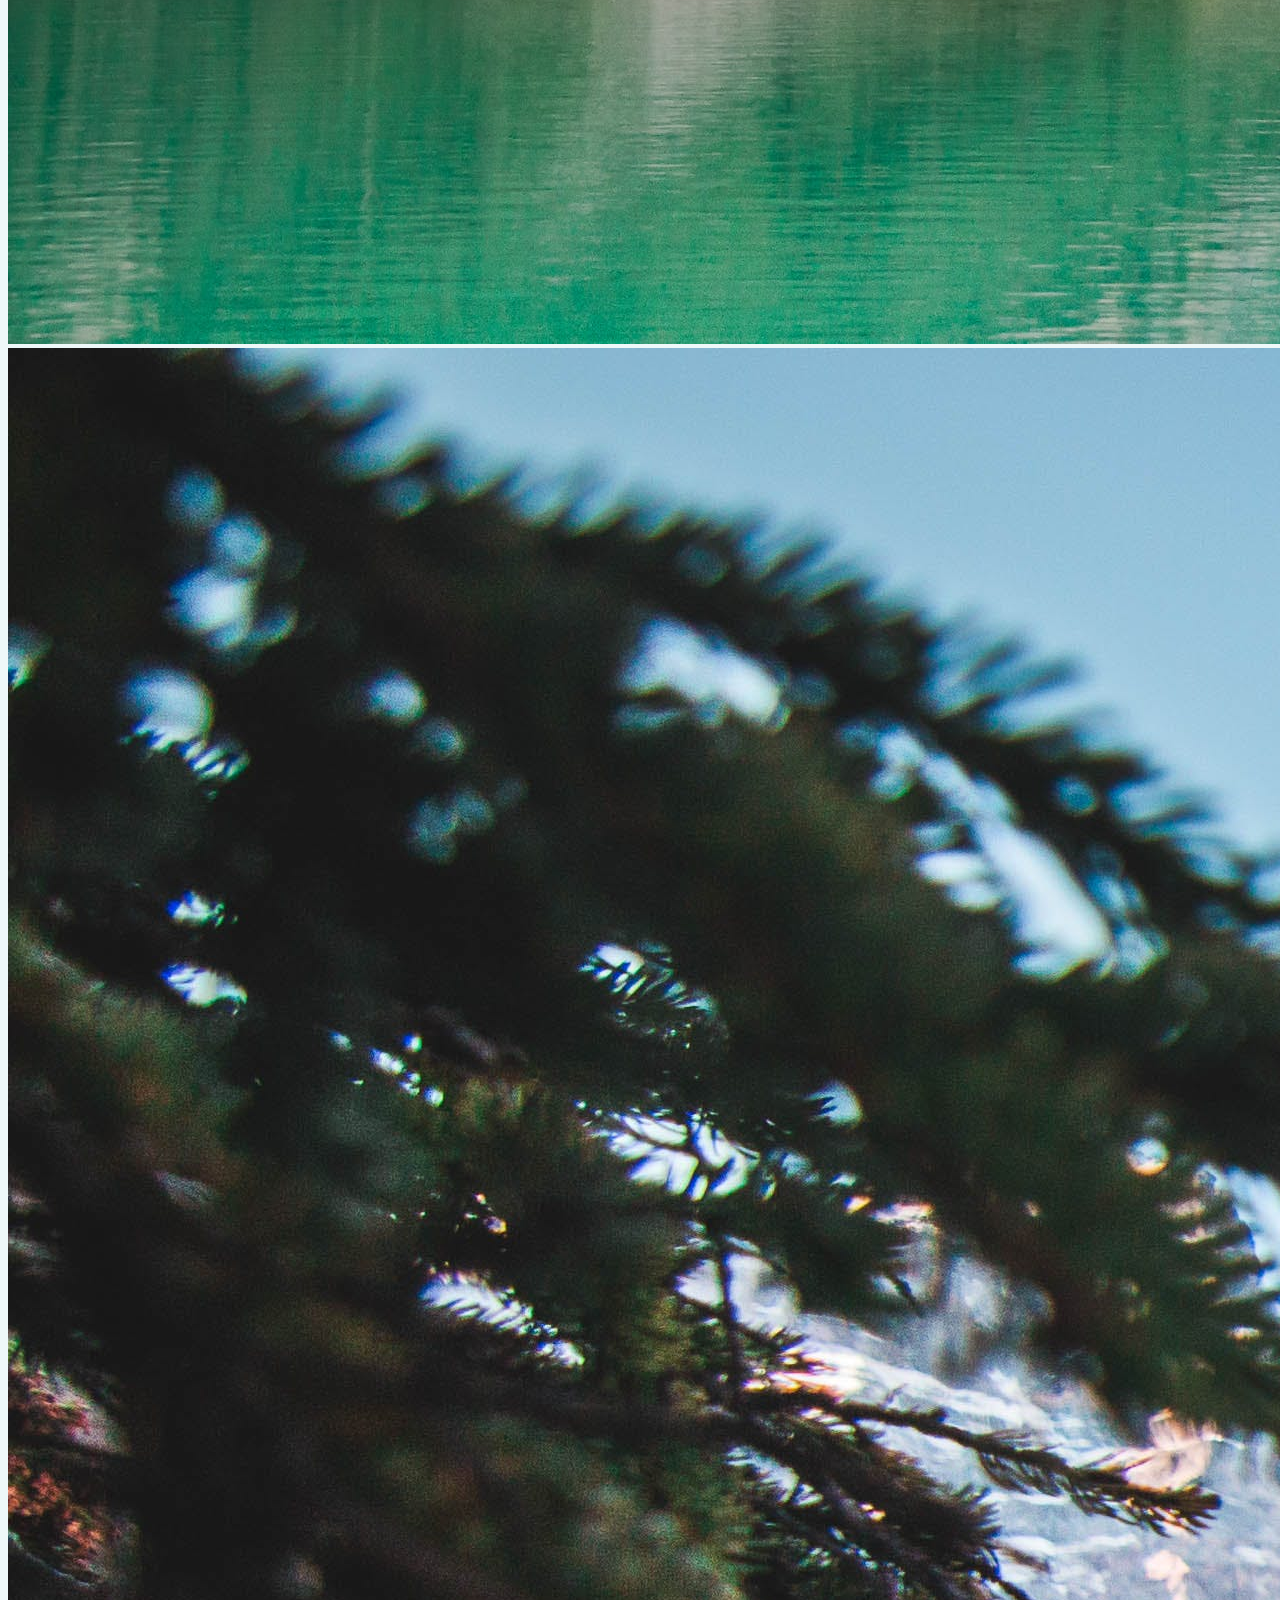
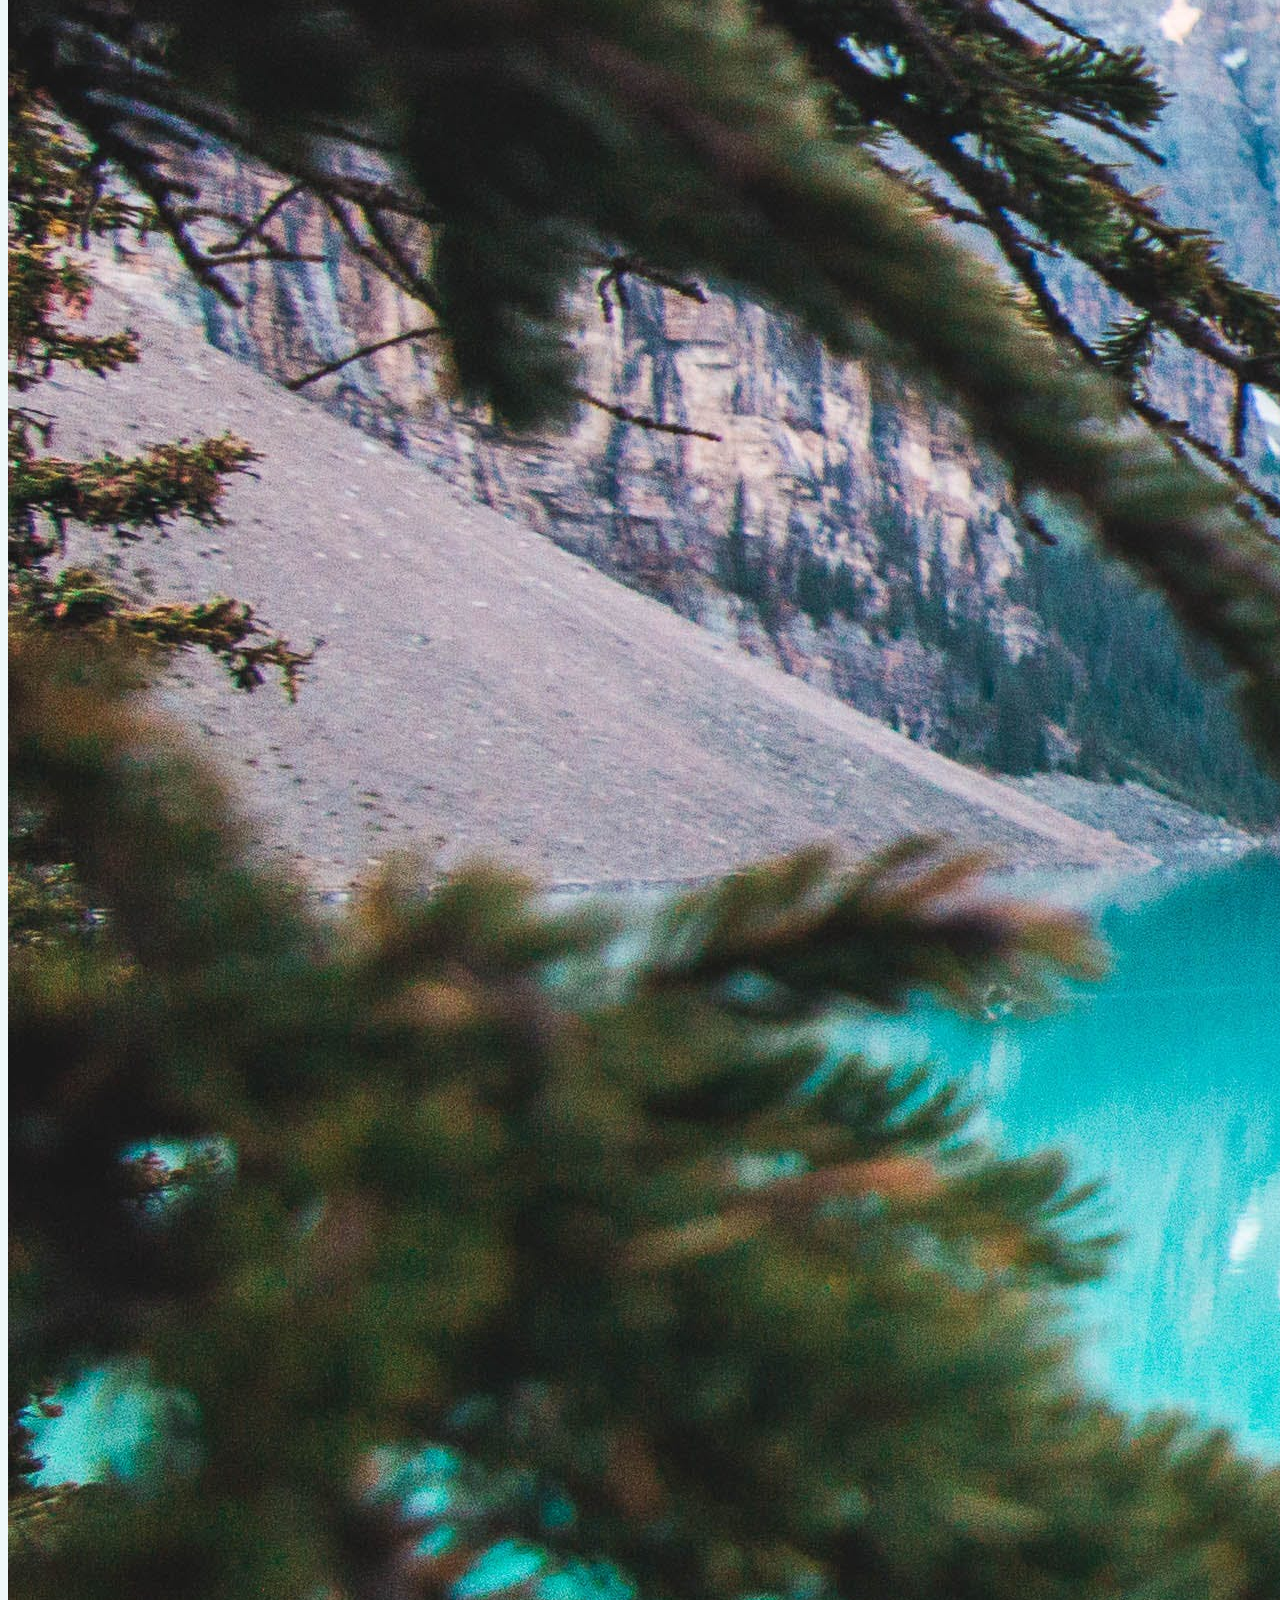
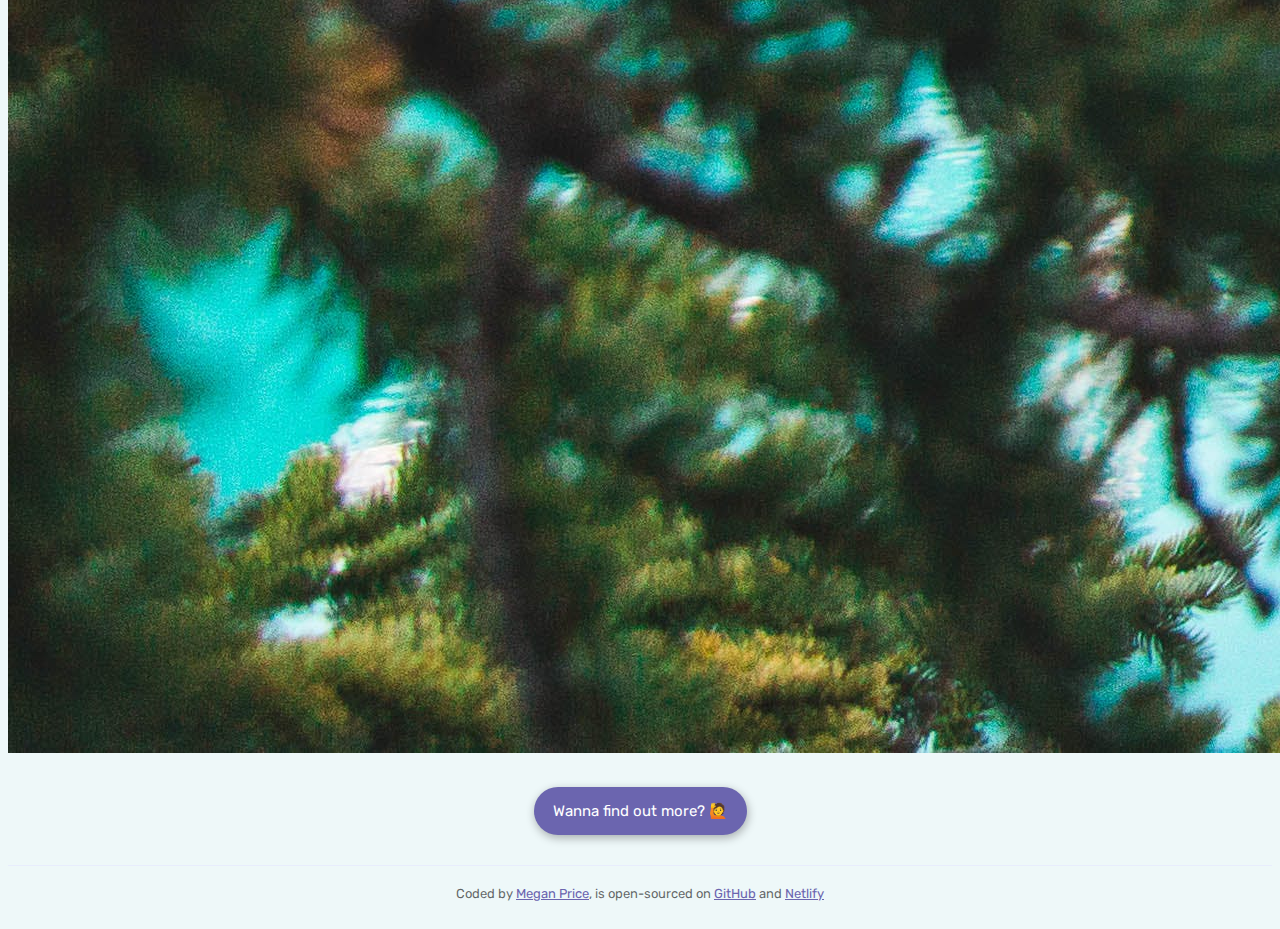
==== commit fd29bb5d: "Styled images" ====
--- a/index.html
+++ b/index.html
@@ -15,7 +15,7 @@
       integrity="sha384-T3c6CoIi6uLrA9TneNEoa7RxnatzjcDSCmG1MXxSR1GAsXEV/Dwwykc2MPK8M2HN"
       crossorigin="anonymous"
     />
-    <link rel="stylesheet" href="src/style.css" />
+    <link rel="stylesheet" href="/src/style.css" />
     <title>Explore West Canada</title>
   </head>
   <body>
@@ -61,15 +61,20 @@
             </div>
           </div>
         </div>
-        <div class="row">
-          <div class="col-4">
-            <img src="/images/Peyto Lake.jpg" class="img-fluid rounded" />
-          </div>
-          <div class="col-4">
-            <img src="/images/Lake Louise.jpg" class="img-fluid rounded" />
-          </div>
-          <div class="col-4">
-            <img src="/images/Horizontal Lake Moraine.jpg" class="img-fluid rounded" />
+        <div class="container canada-images">
+          <div class="row">
+            <div class="col-4">
+              <img src="/images/Peyto Lake.jpg" class="img-fluid rounded" />
+            </div>
+            <div class="col-4">
+              <img src="/images/Lake Louise.jpg" class="img-fluid rounded" />
+            </div>
+            <div class="col-4">
+              <img
+                src="/images/Horizontal Lake Moraine.jpg"
+                class="img-fluid rounded"
+              />
+            </div>
           </div>
         </div>
       </div>
--- a/src/style.css
+++ b/src/style.css
@@ -1,8 +1,10 @@
-
-
 body {
   background: rgb(238 248 249);
   font-family: "Rubik", sans-serif;
+}
+
+header {
+  margin: 30px 0 25px;
 }
 
 h1 {
@@ -18,7 +20,7 @@
   font-size: 17px;
   font-weight: 400;
   text-align: center;
-  margin: 0 0 20px;
+  margin: 0 0 40px;
 }
 
 .main-body {
@@ -50,6 +52,13 @@
   text-decoration: underline;
 }
 
+.canada-images {
+  margin: 30px 0;
+}
+.canada-images img {
+  padding: 0px;
+}
+
 .button {
   background: #6b65af;
   color: white;
@@ -66,7 +75,6 @@
 }
 
 .button:hover {
-  
   background: rgb(232 251 253);
   color: #6b65af;
   cursor: pointer;
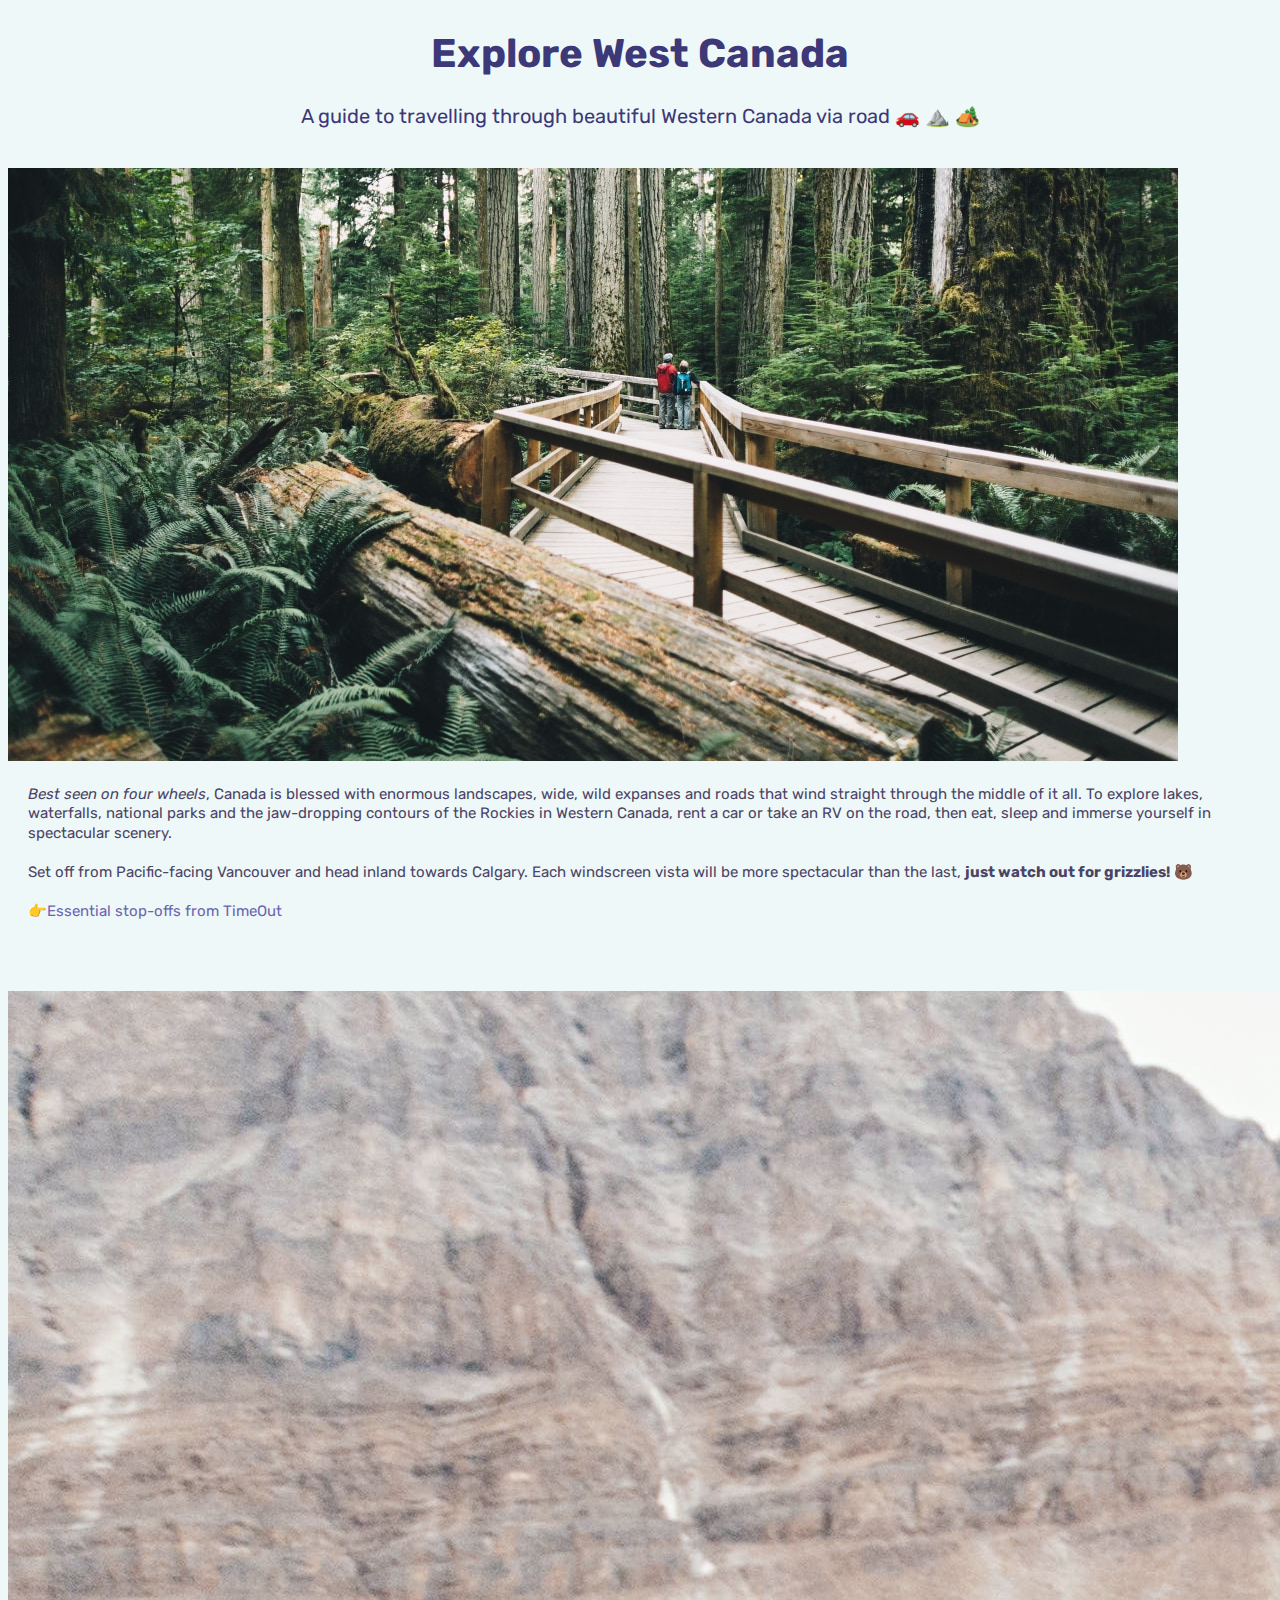
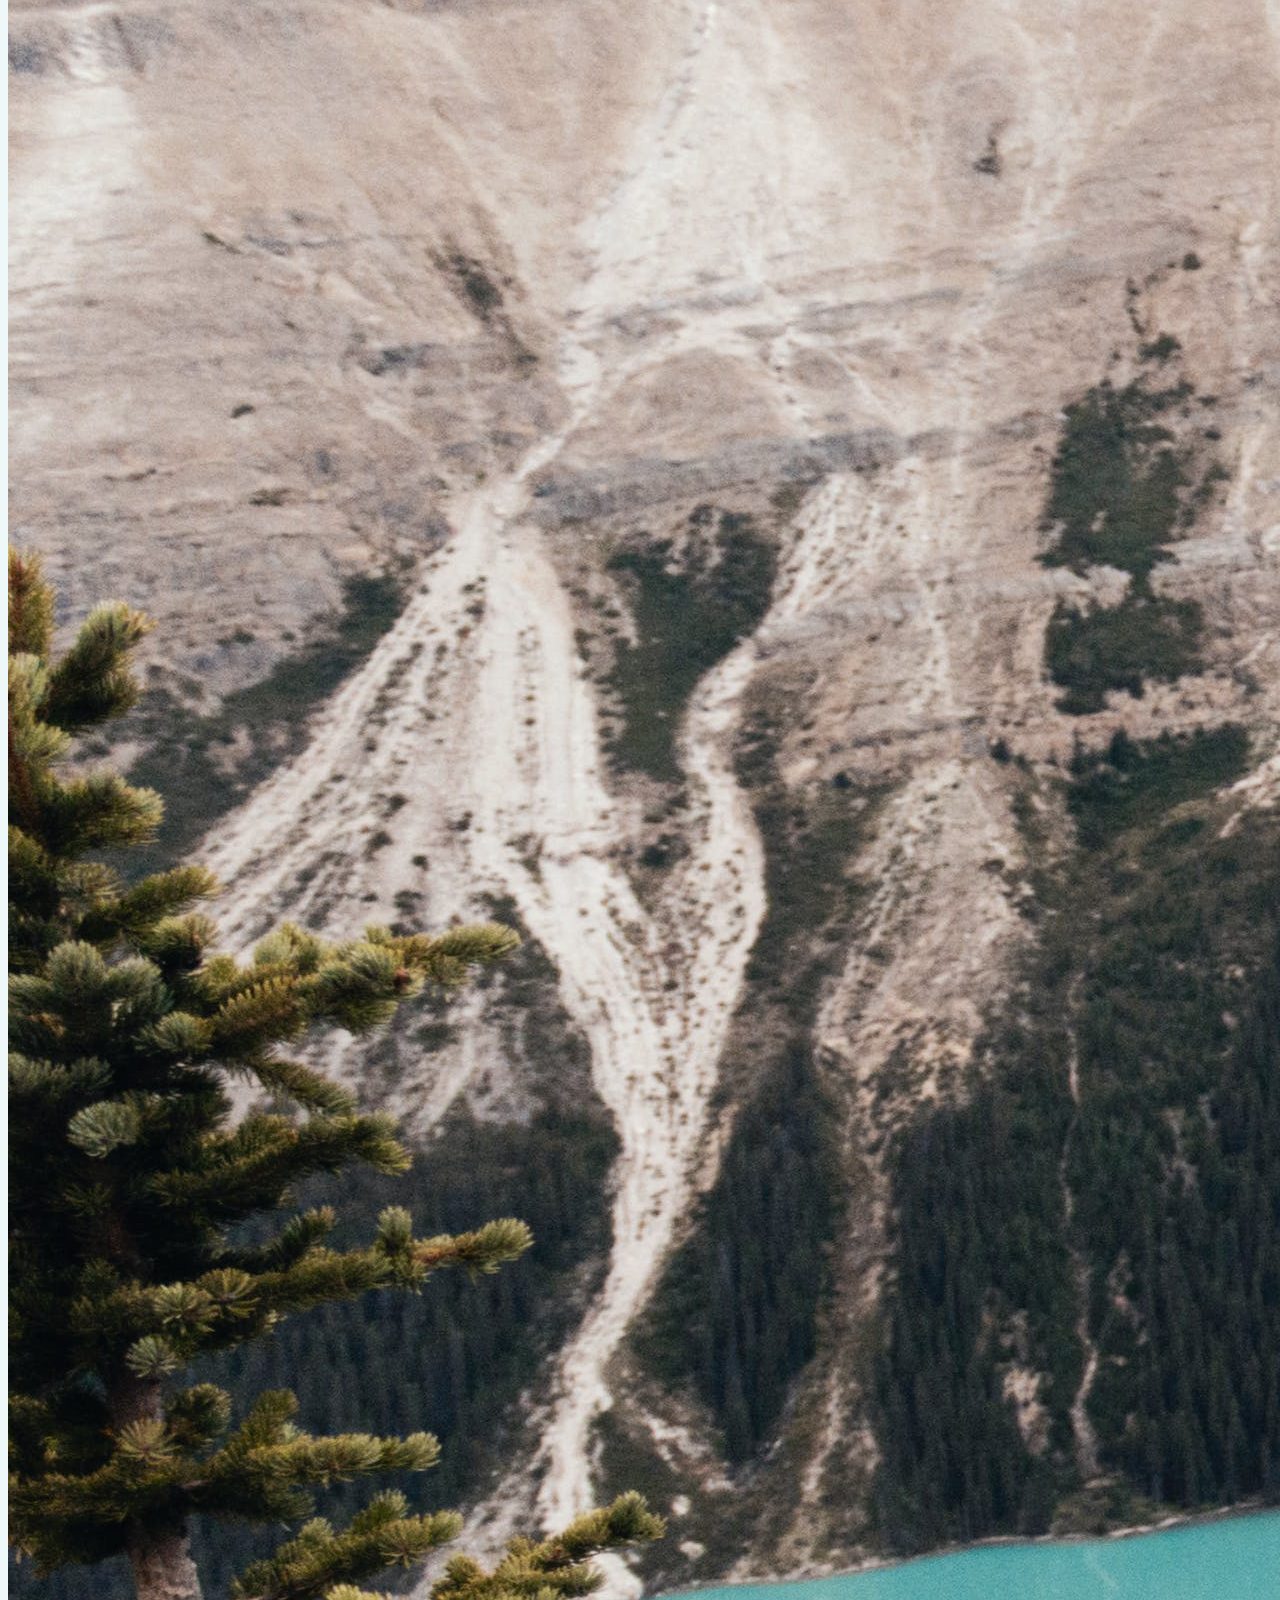
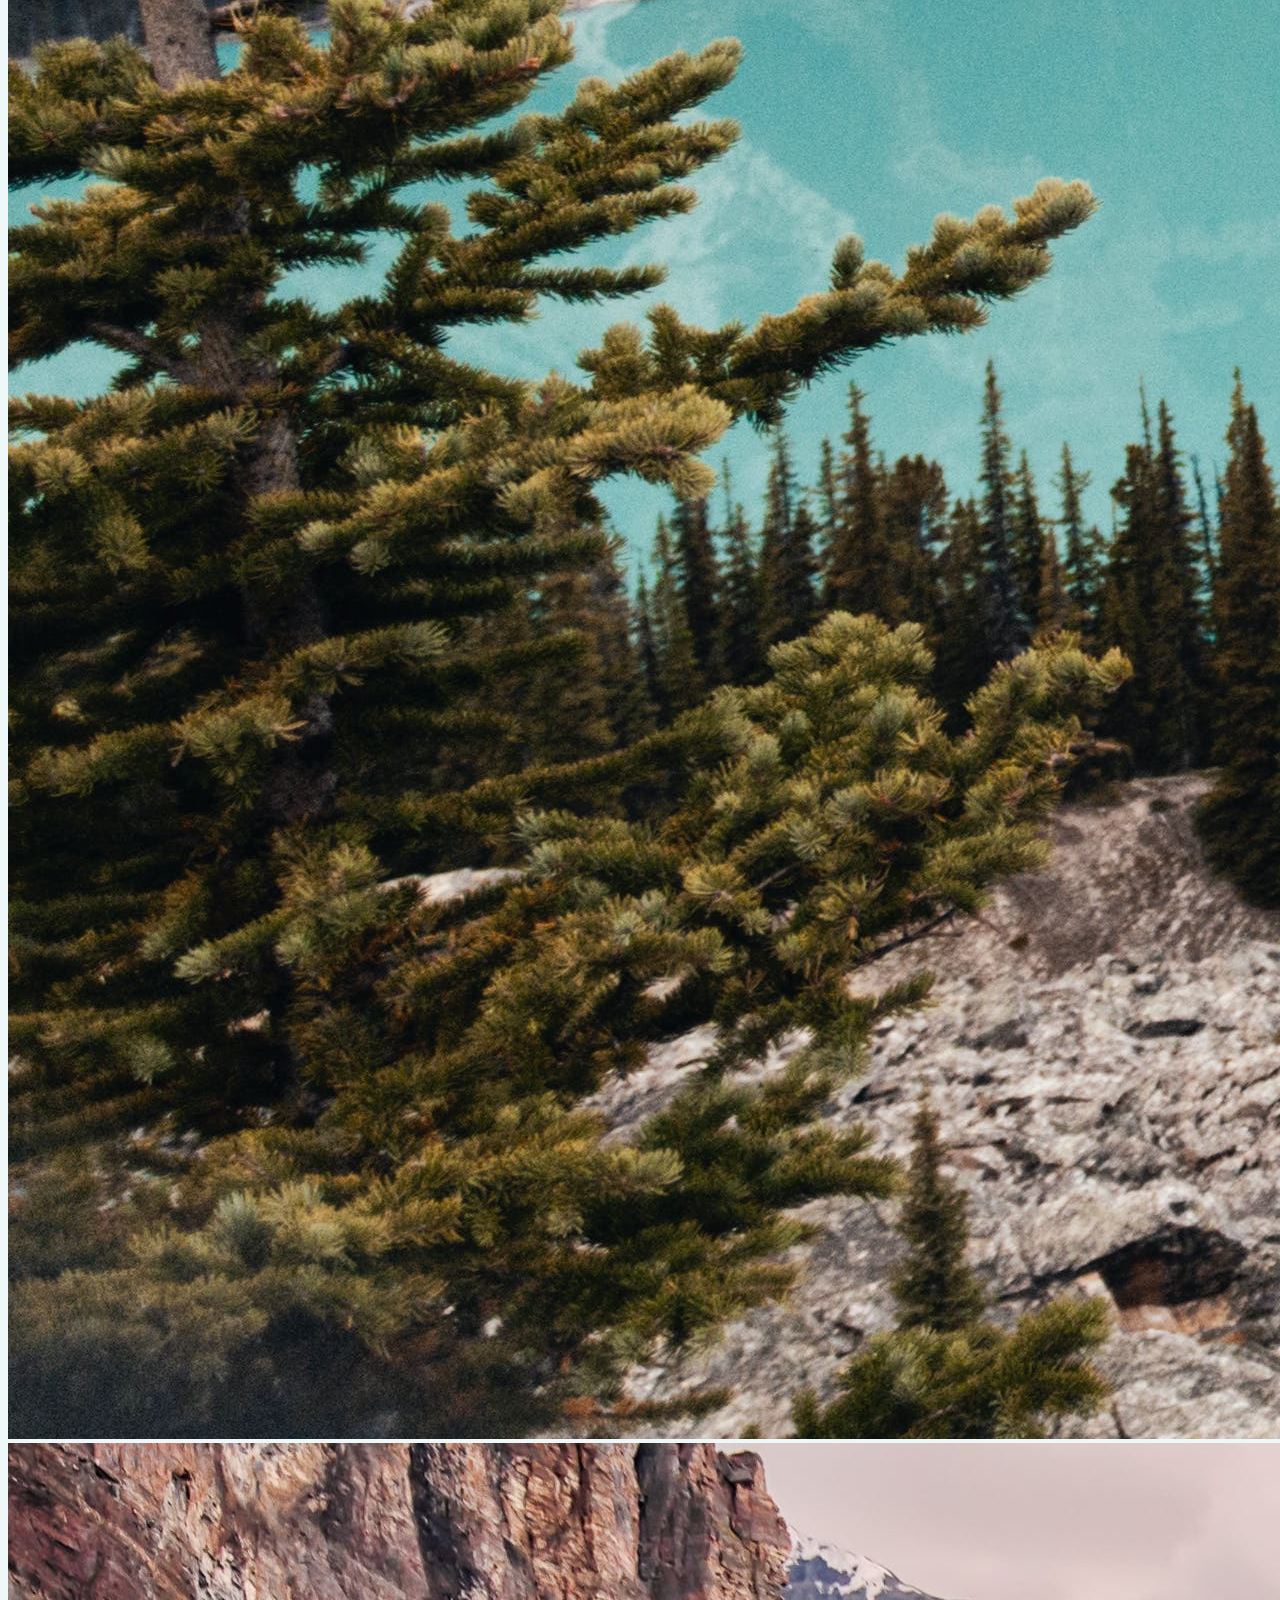
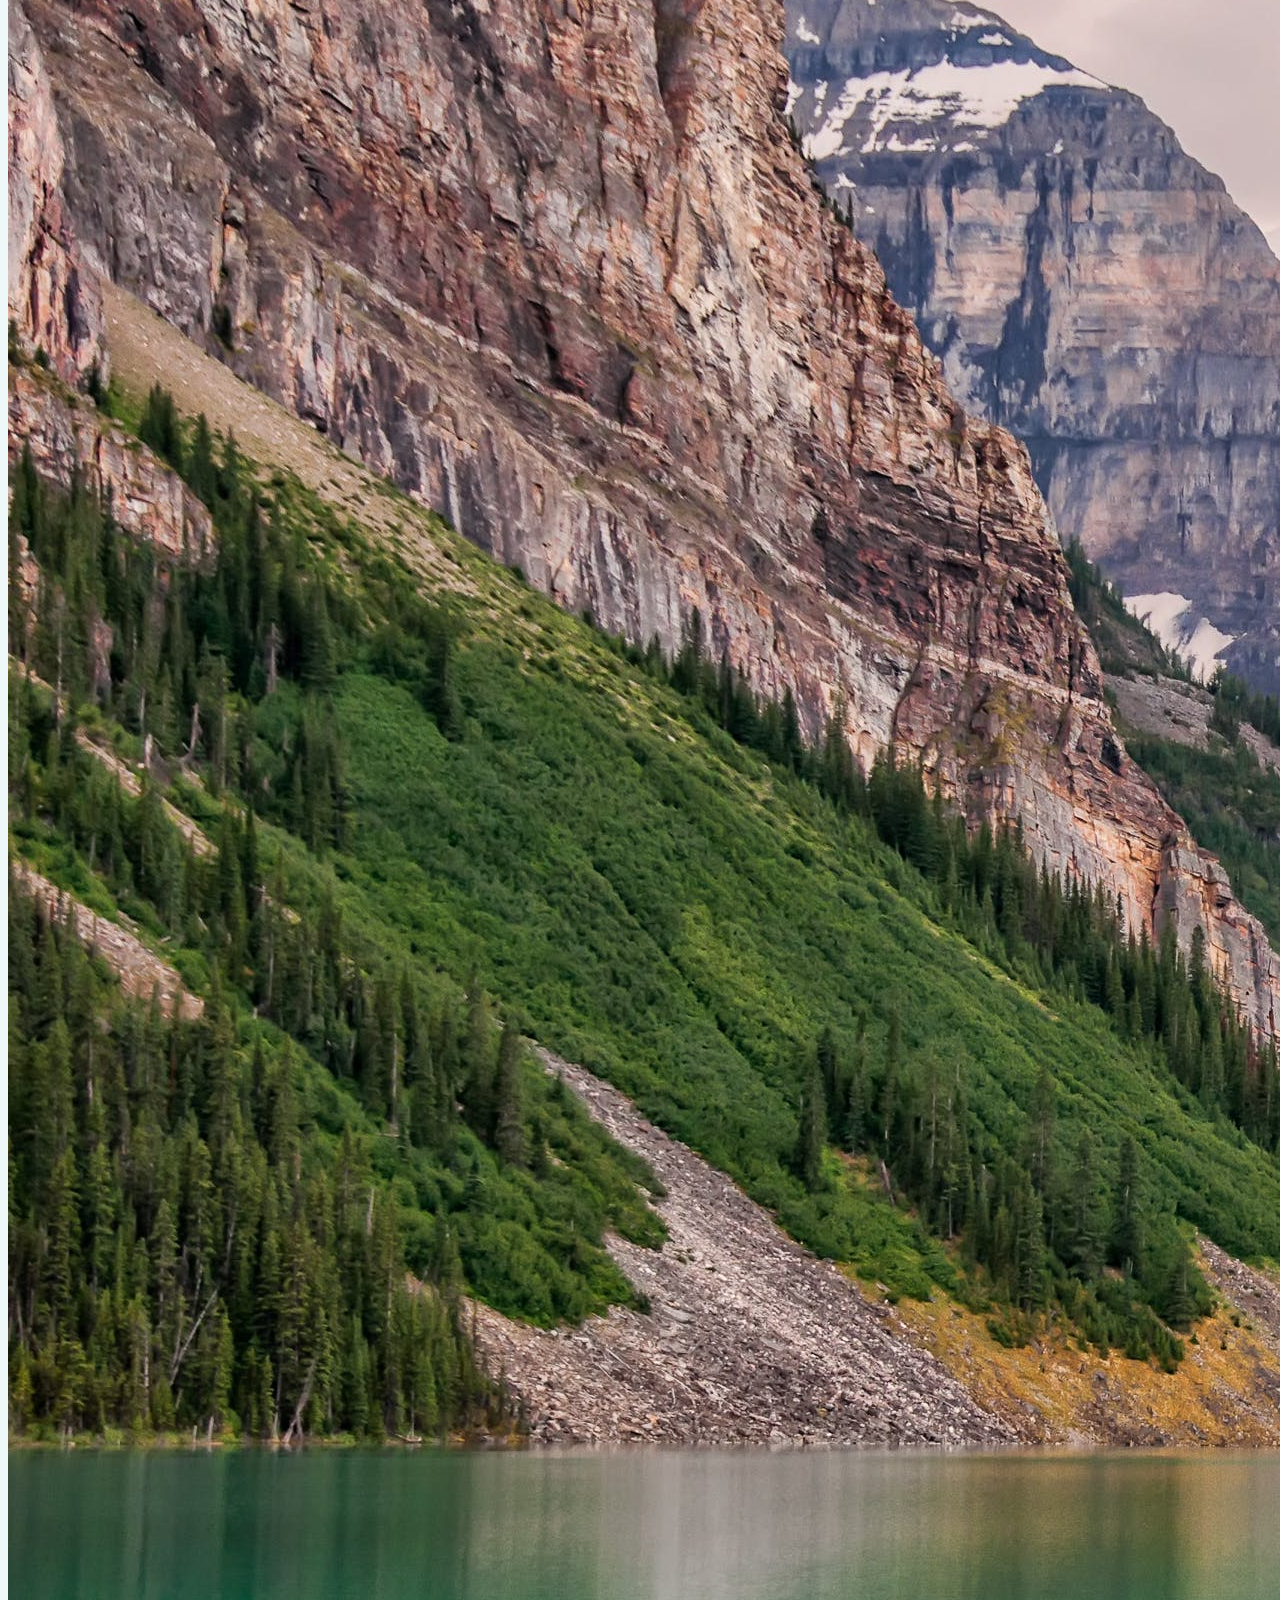
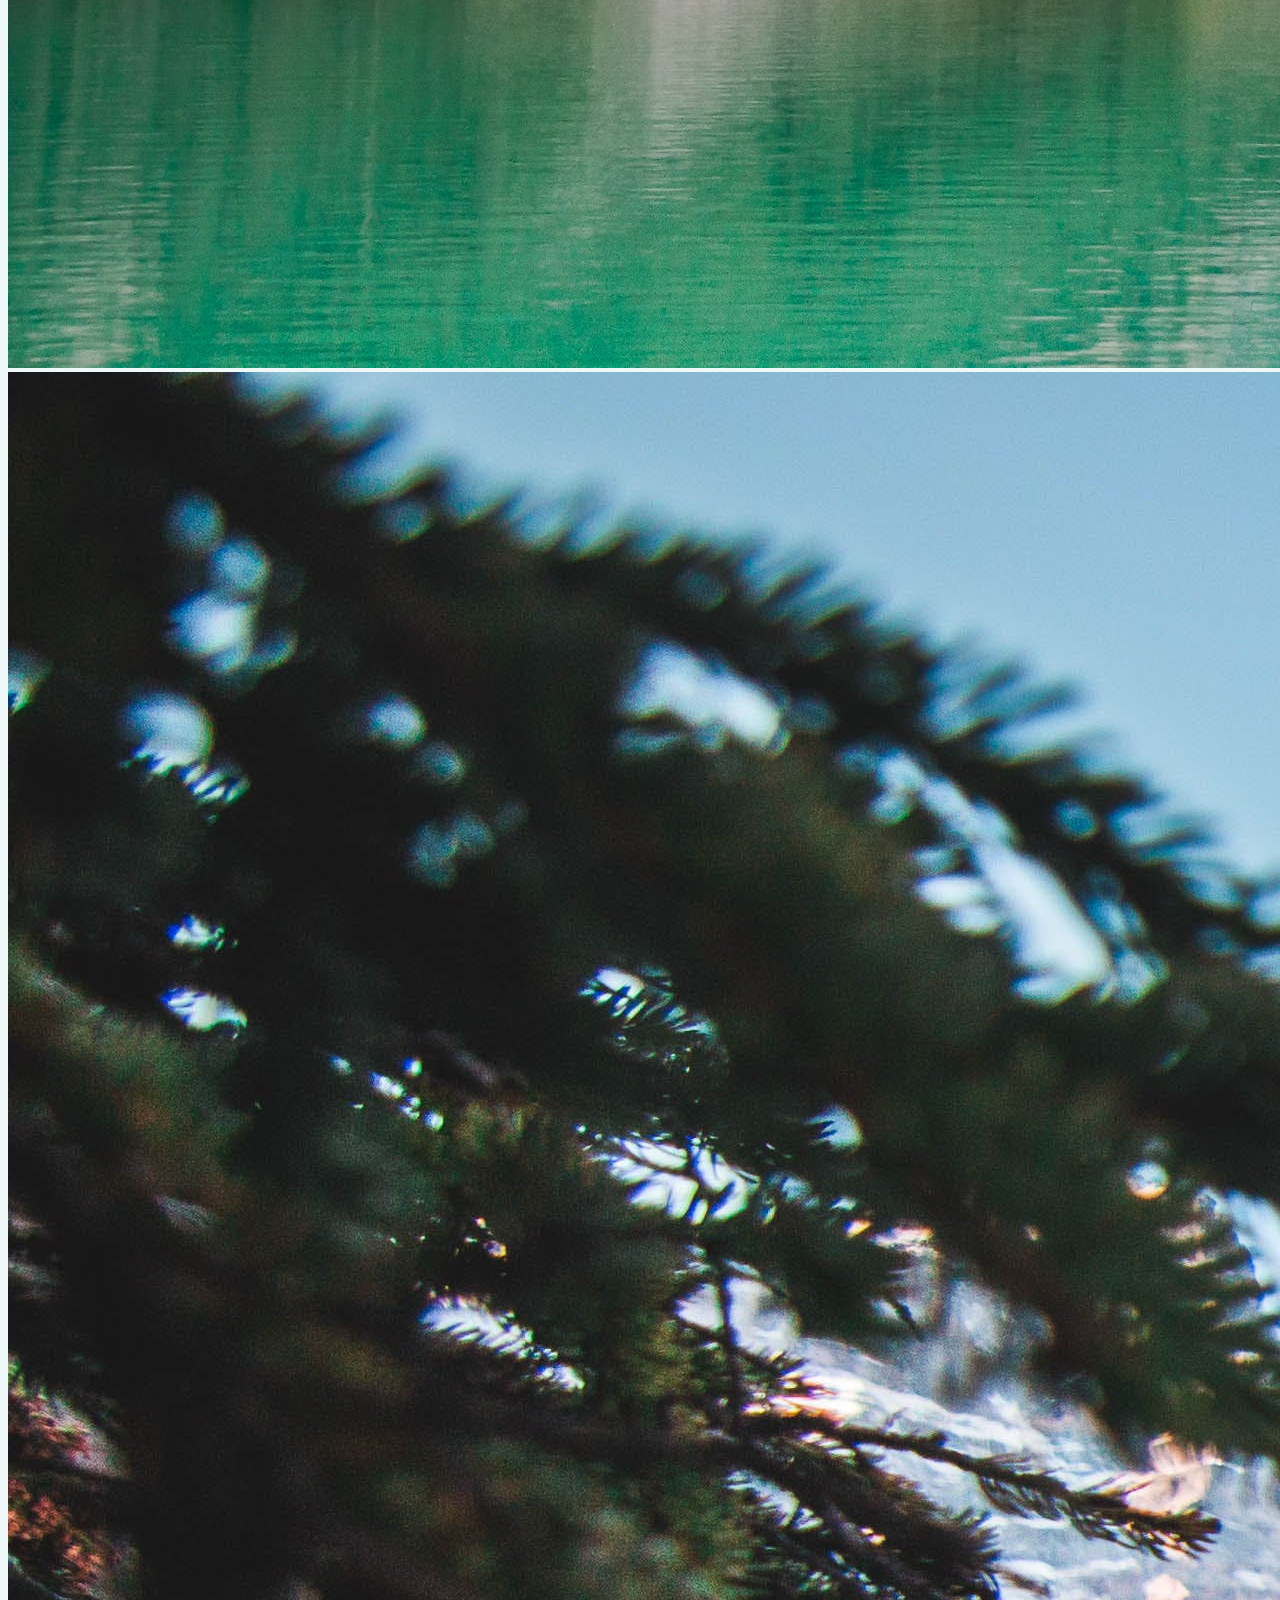
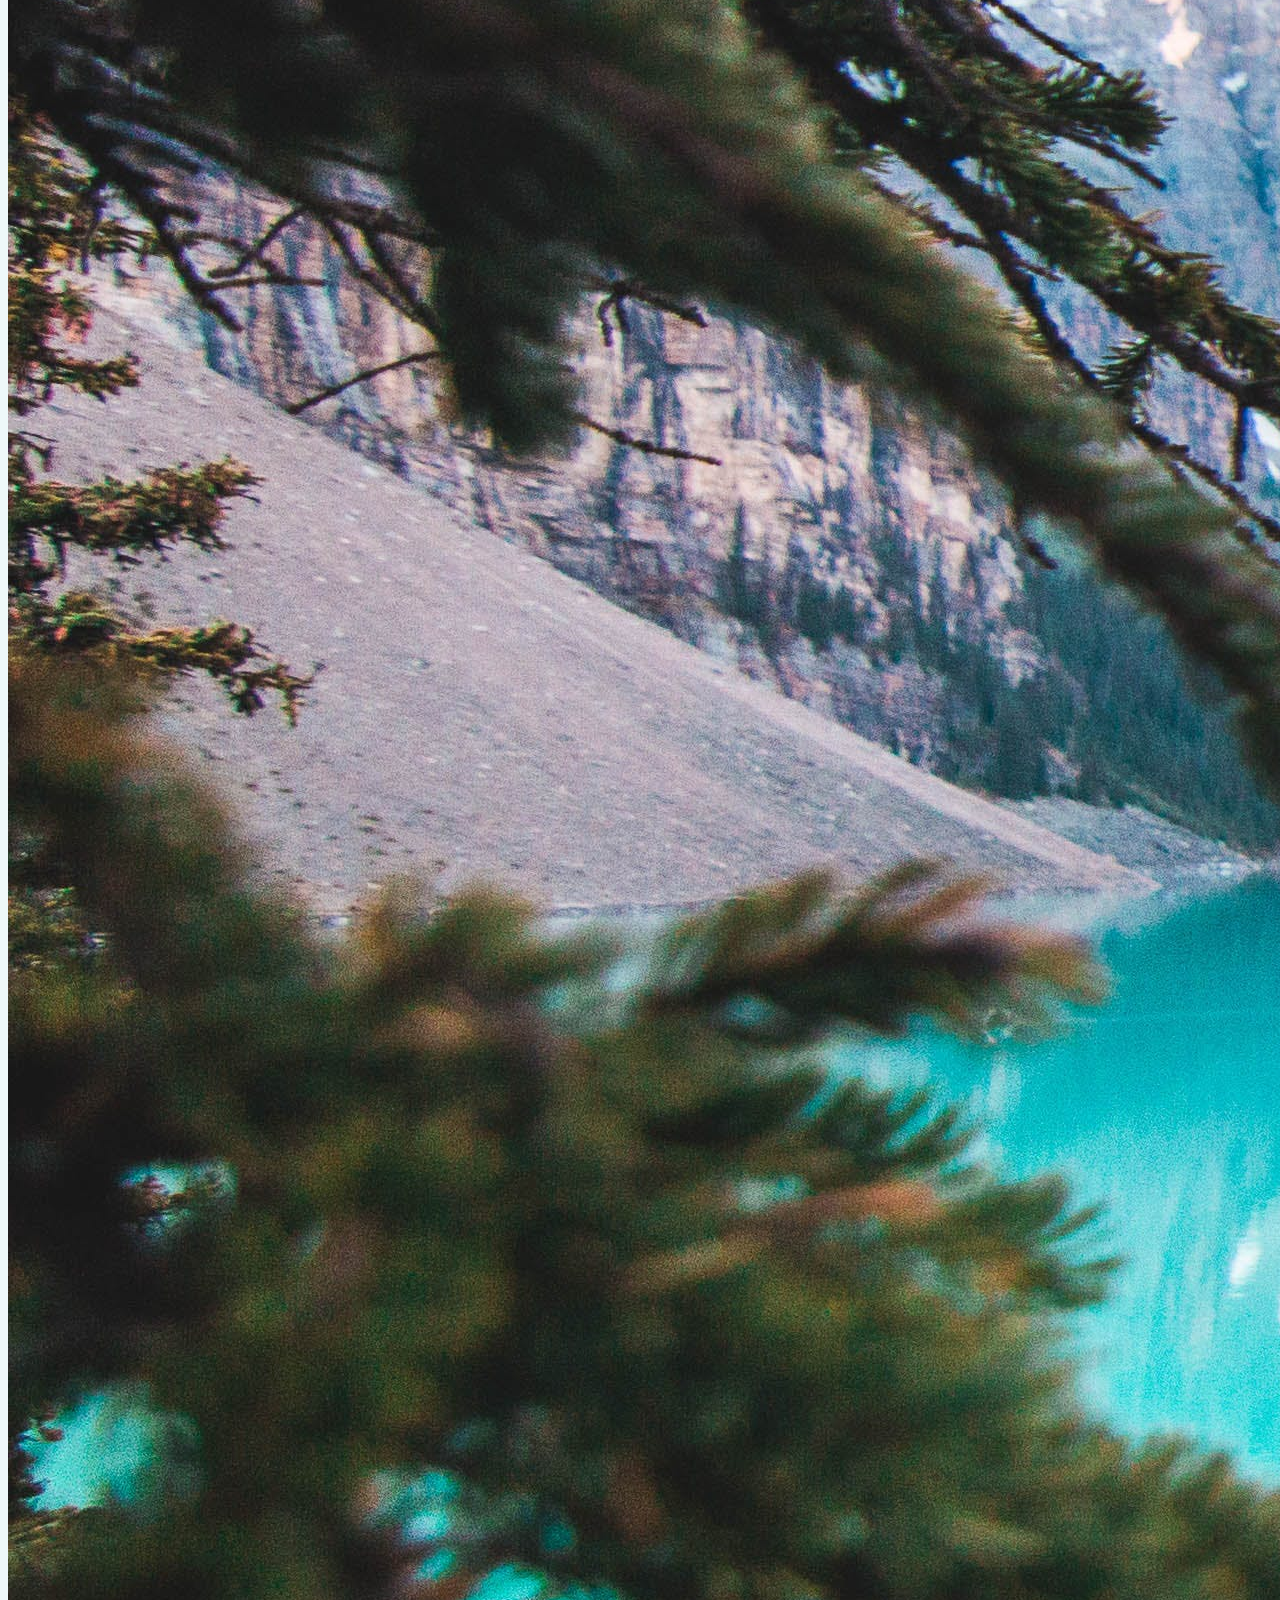
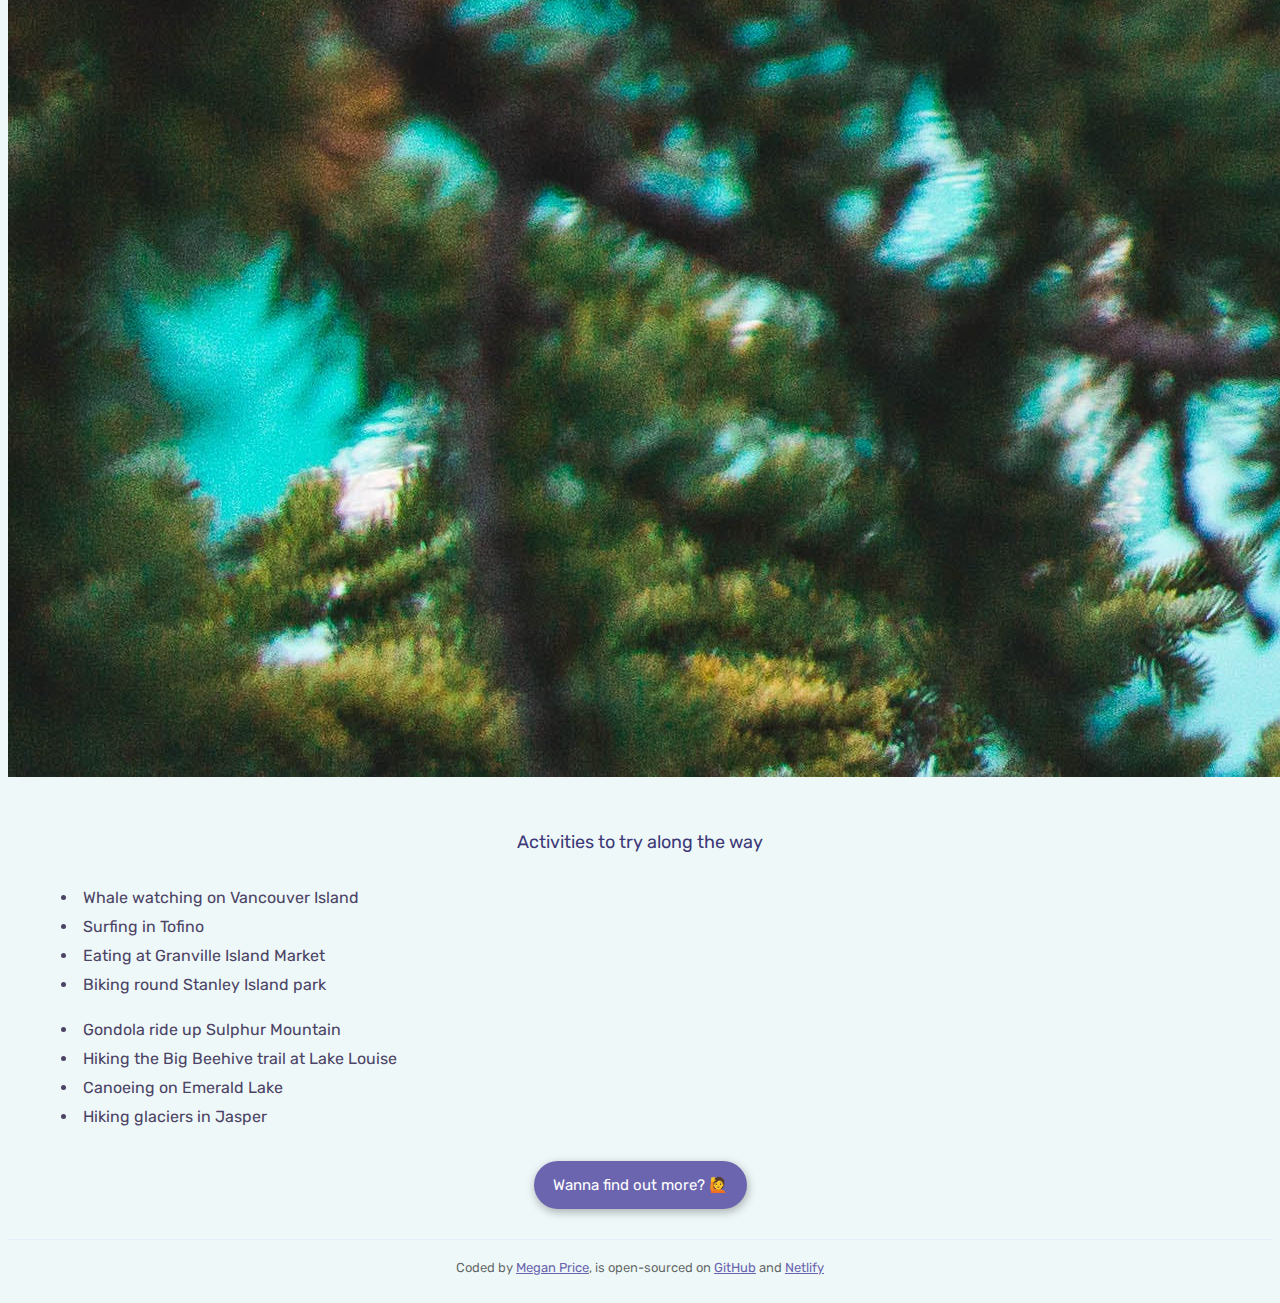
==== commit 6ec1f9d6: "Added activities div, styled and made responsive" ====
--- a/index.html
+++ b/index.html
@@ -3,6 +3,7 @@
   <head>
     <meta charset="UTF-8" />
     <meta name="viewport" content="width=device-width, initial-scale=1.0" />
+    <meta name="description" content="Tips on road tripping around Western Canada" />
     <link rel="preconnect" href="https://fonts.googleapis.com" />
     <link rel="preconnect" href="https://fonts.gstatic.com" crossorigin />
     <link
@@ -29,14 +30,14 @@
     <main>
       <div class="container">
         <div class="row">
-          <div class="col-6">
+          <div class="col-sm-6">
             <img
               src="/images/Vancouver Island.jpg"
               alt="Couple exploring old growth on Vancouver Island"
-              class="img-fluid rounded"
+              class="img-fluid rounded vancouver-island"
             />
           </div>
-          <div class="col-6">
+          <div class="col-sm-6">
             <div class="main-text">
               <em>Best seen on four wheels</em>, Canada is blessed with enormous
               landscapes, wide, wild expanses and roads that wind straight
@@ -63,21 +64,63 @@
         </div>
         <div class="container canada-images">
           <div class="row">
-            <div class="col-4">
-              <img src="/images/Peyto Lake.jpg" class="img-fluid rounded" />
+            <div class="col-sm-4">
+              <img
+                src="/images/Peyto Lake.jpg"
+                alt="View of Peyto Lake from above showing a shape of a fox"
+                class="img-fluid rounded"
+              />
             </div>
-            <div class="col-4">
-              <img src="/images/Lake Louise.jpg" class="img-fluid rounded" />
+            <div class="col-sm-4">
+              <img
+                src="/images/Lake Louise.jpg"
+                alt="Canoe on Lake Louise"
+                class="img-fluid rounded d-none d-md-block"
+              />
             </div>
-            <div class="col-4">
+            <div class="col-sm-4">
               <img
                 src="/images/Horizontal Lake Moraine.jpg"
-                class="img-fluid rounded"
+                alt="Mountains reflecting on Lake Moraine"
+                class="img-fluid rounded d-none d-md-block"
               />
             </div>
           </div>
         </div>
       </div>
+
+      <h3>Activities to try along the way</h3>
+        <div class=" row activities">
+          <div class="col-sm-3"></div>
+        <div class="lists col-sm-3">
+          <ul>
+            <li>Whale watching on Vancouver Island
+            </li>
+            <li>
+              Surfing in Tofino
+            </li>
+            <li>
+              Eating at Granville Island Market
+            </li>
+            <li>
+              Biking round Stanley Island park
+            </li>
+          </ul>
+        </div>
+        <div class="lists col-sm-3">
+          <ul>
+          <li>
+            Gondola ride up Sulphur Mountain
+          </li>
+          <li>Hiking the Big Beehive trail at Lake Louise
+          </li>
+          <li>Canoeing on Emerald Lake
+          </li>
+          <li>Hiking glaciers in Jasper
+          </li>
+          </ul>
+        </div>
+        </div>
       <button class="button">Wanna find out more? 🙋</button>
     </main>
 
--- a/src/style.css
+++ b/src/style.css
@@ -1,3 +1,9 @@
+:root {
+  --heading-color:#3d3877;
+  --link-color: #6b65af;
+  --main-text-color: #4c4465;
+}
+
 body {
   background: rgb(238 248 249);
   font-family: "Rubik", sans-serif;
@@ -8,7 +14,7 @@
 }
 
 h1 {
-  color: #3d3877;
+  color: var(--heading-color);
   font-size: 40px;
   font-weight: 700;
   text-align: center;
@@ -16,11 +22,19 @@
 }
 
 h2 {
-  color: #4c4465;
-  font-size: 17px;
+  color: var(--heading-color);
+  font-size: 20px;
   font-weight: 400;
   text-align: center;
   margin: 0 0 40px;
+}
+
+h3 {
+  color: var(--heading-color);
+  font-size: 18px;
+  font-weight: 400;
+  text-align: center;
+  margin-top: 40px;
 }
 
 .main-body {
@@ -28,22 +42,15 @@
   justify-content: space-around;
 }
 
-.canada-image img {
-  display: block;
-  margin: 0 auto;
-  max-width: 90%;
-  padding: 10px 30px 10px 30px;
-}
-
 .main-text {
-  color: #4c4465;
+  color: var(--main-text-color);
   font-size: 15px;
   line-height: 1.3;
   padding: 20px;
 }
 
 .timeout-link {
-  color: #6b65af;
+  color: var(--link-color);
   margin-top: 10px;
   text-decoration: none;
 }
@@ -53,14 +60,20 @@
 }
 
 .canada-images {
-  margin: 30px 0;
+  margin: 50px 0;
 }
-.canada-images img {
-  padding: 0px;
+
+.activities {
+  margin: 30px;
+  color: var(--main-text-color);
+}
+
+.lists ul li{
+padding: 5px
 }
 
 .button {
-  background: #6b65af;
+  background: var(--link-color);
   color: white;
   font-family: "Rubik", sans-serif;
   font-size: 15px;
@@ -76,7 +89,7 @@
 
 .button:hover {
   background: rgb(232 251 253);
-  color: #6b65af;
+  color: var(--link-color);
   cursor: pointer;
 }
 
@@ -89,5 +102,19 @@
 }
 
 .footnote-links {
-  color: #6b65af;
+  color: var(--link-color);
 }
+
+@media (max-width: 576px) {
+  h1 {
+    font-size: 35px;
+  }
+
+  h2 {
+    font-size: 17px;
+    margin: 30px;
+  }
+  footer {
+    margin: 5px;
+  }
+}
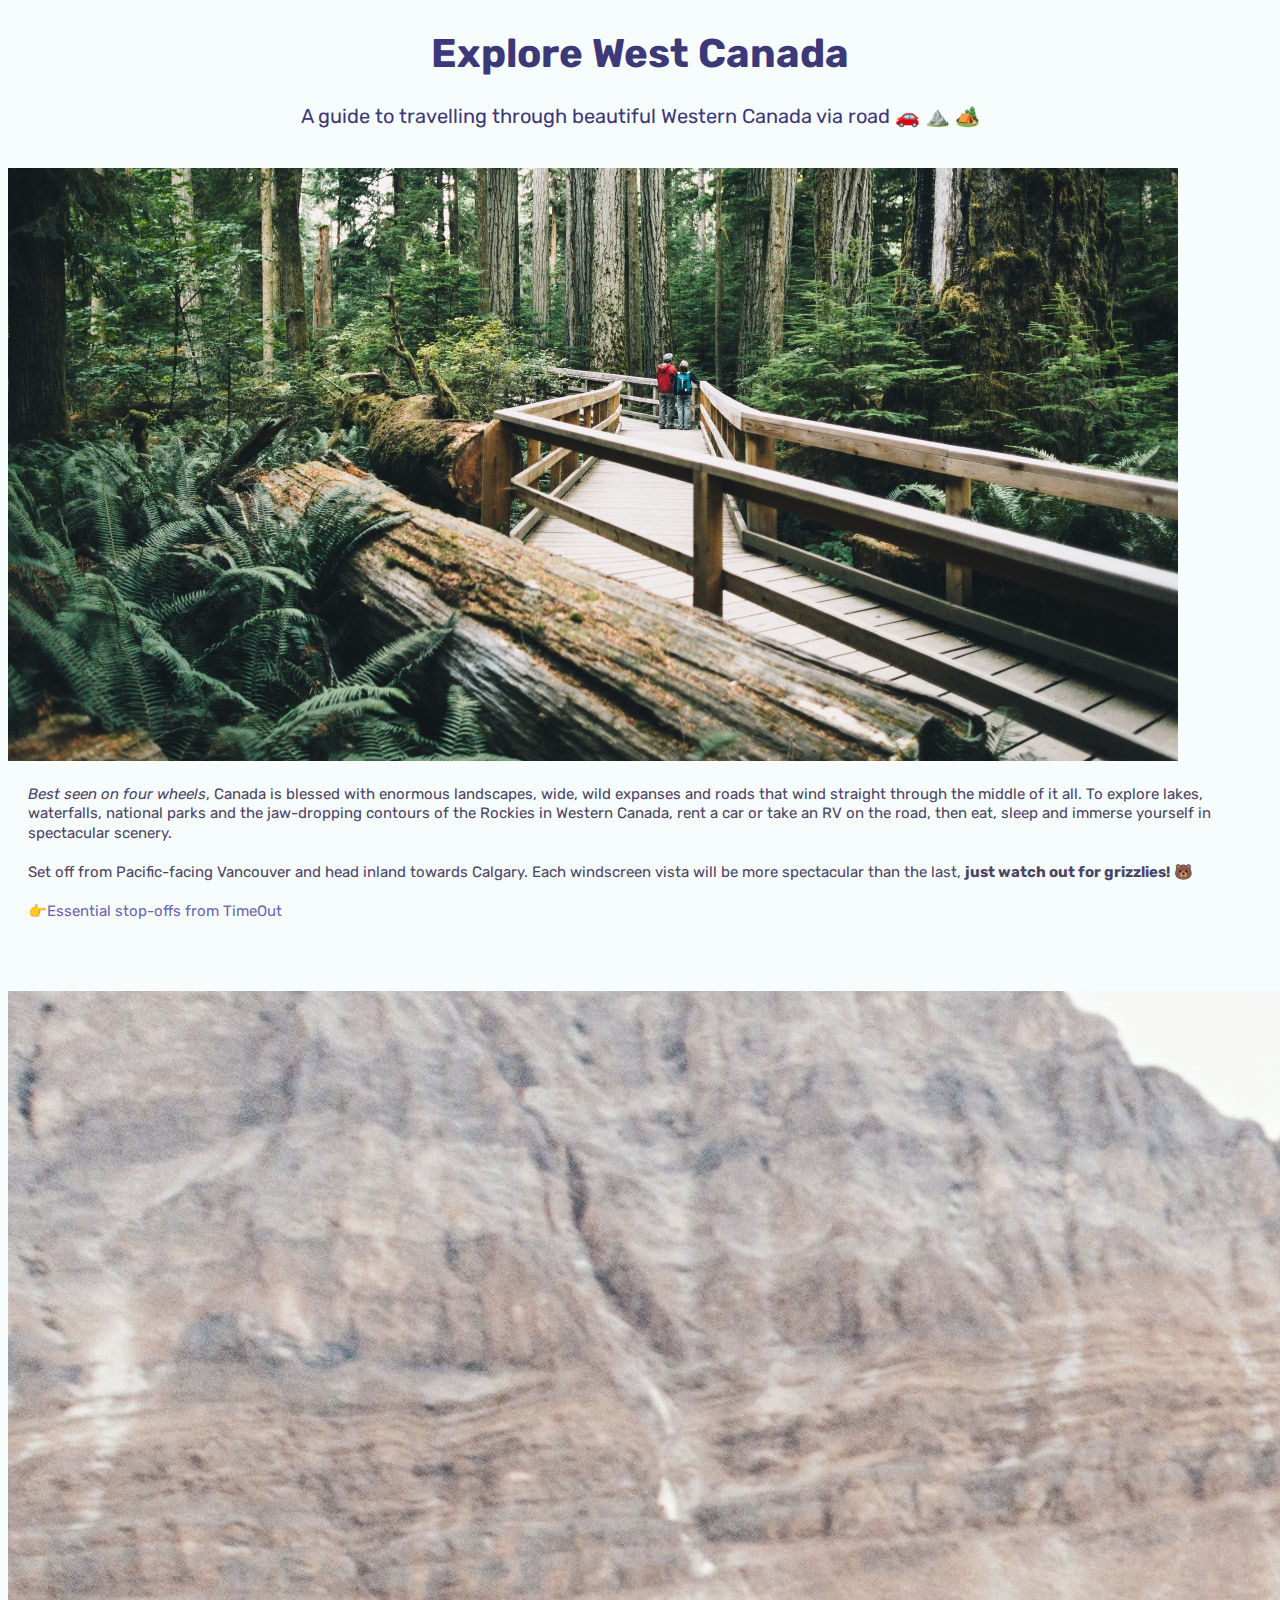
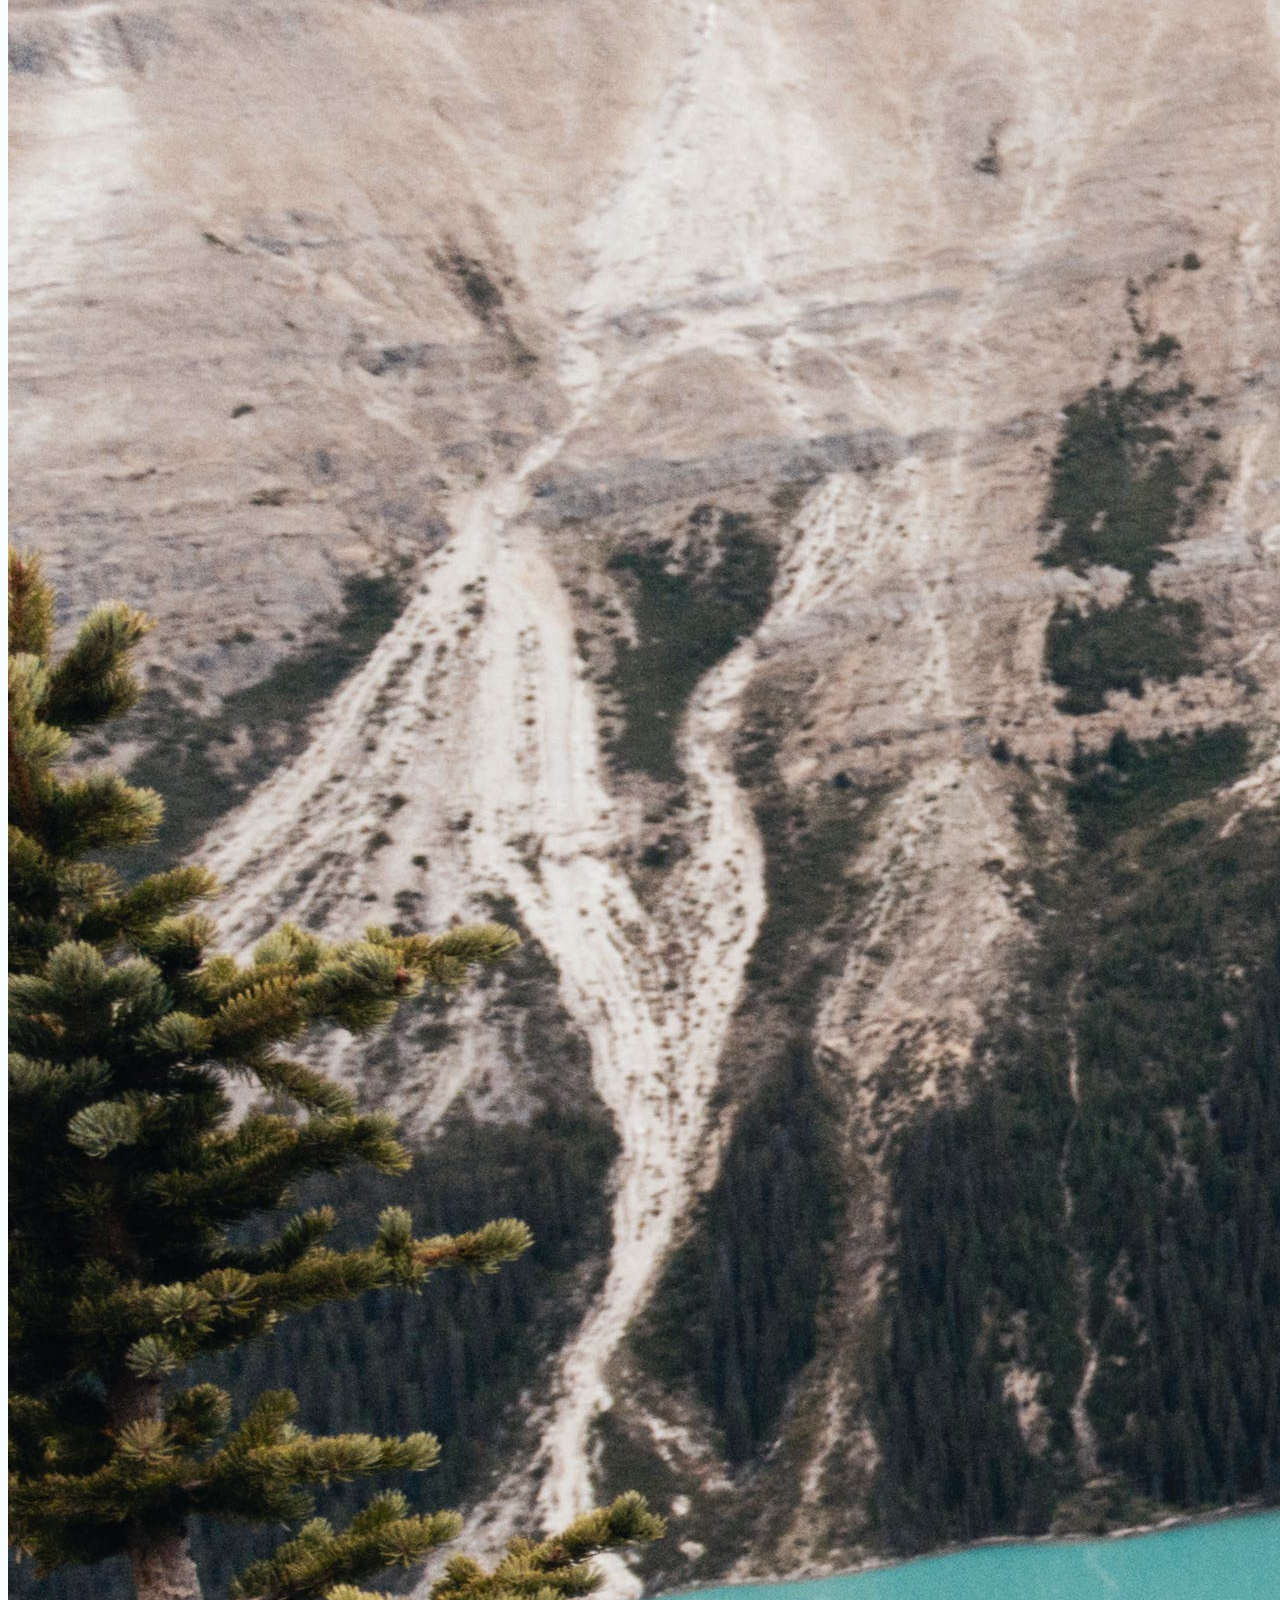
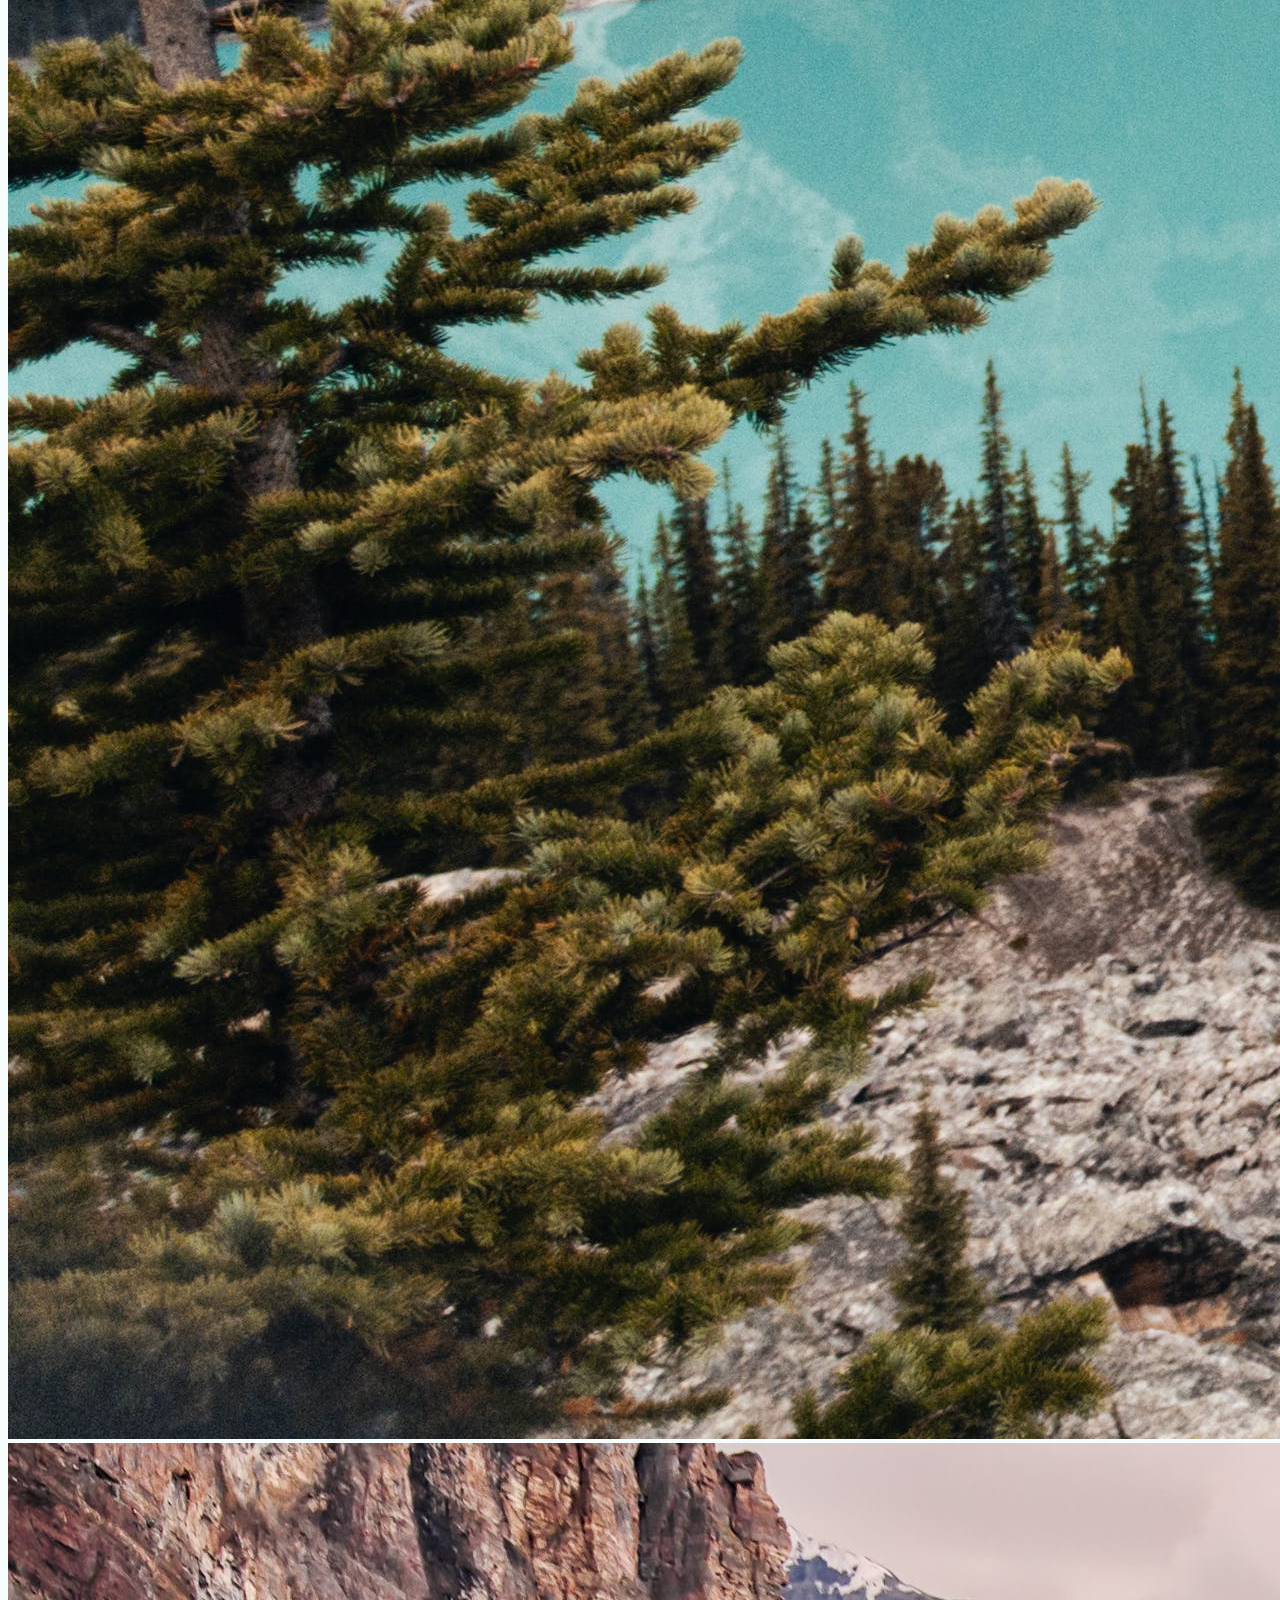
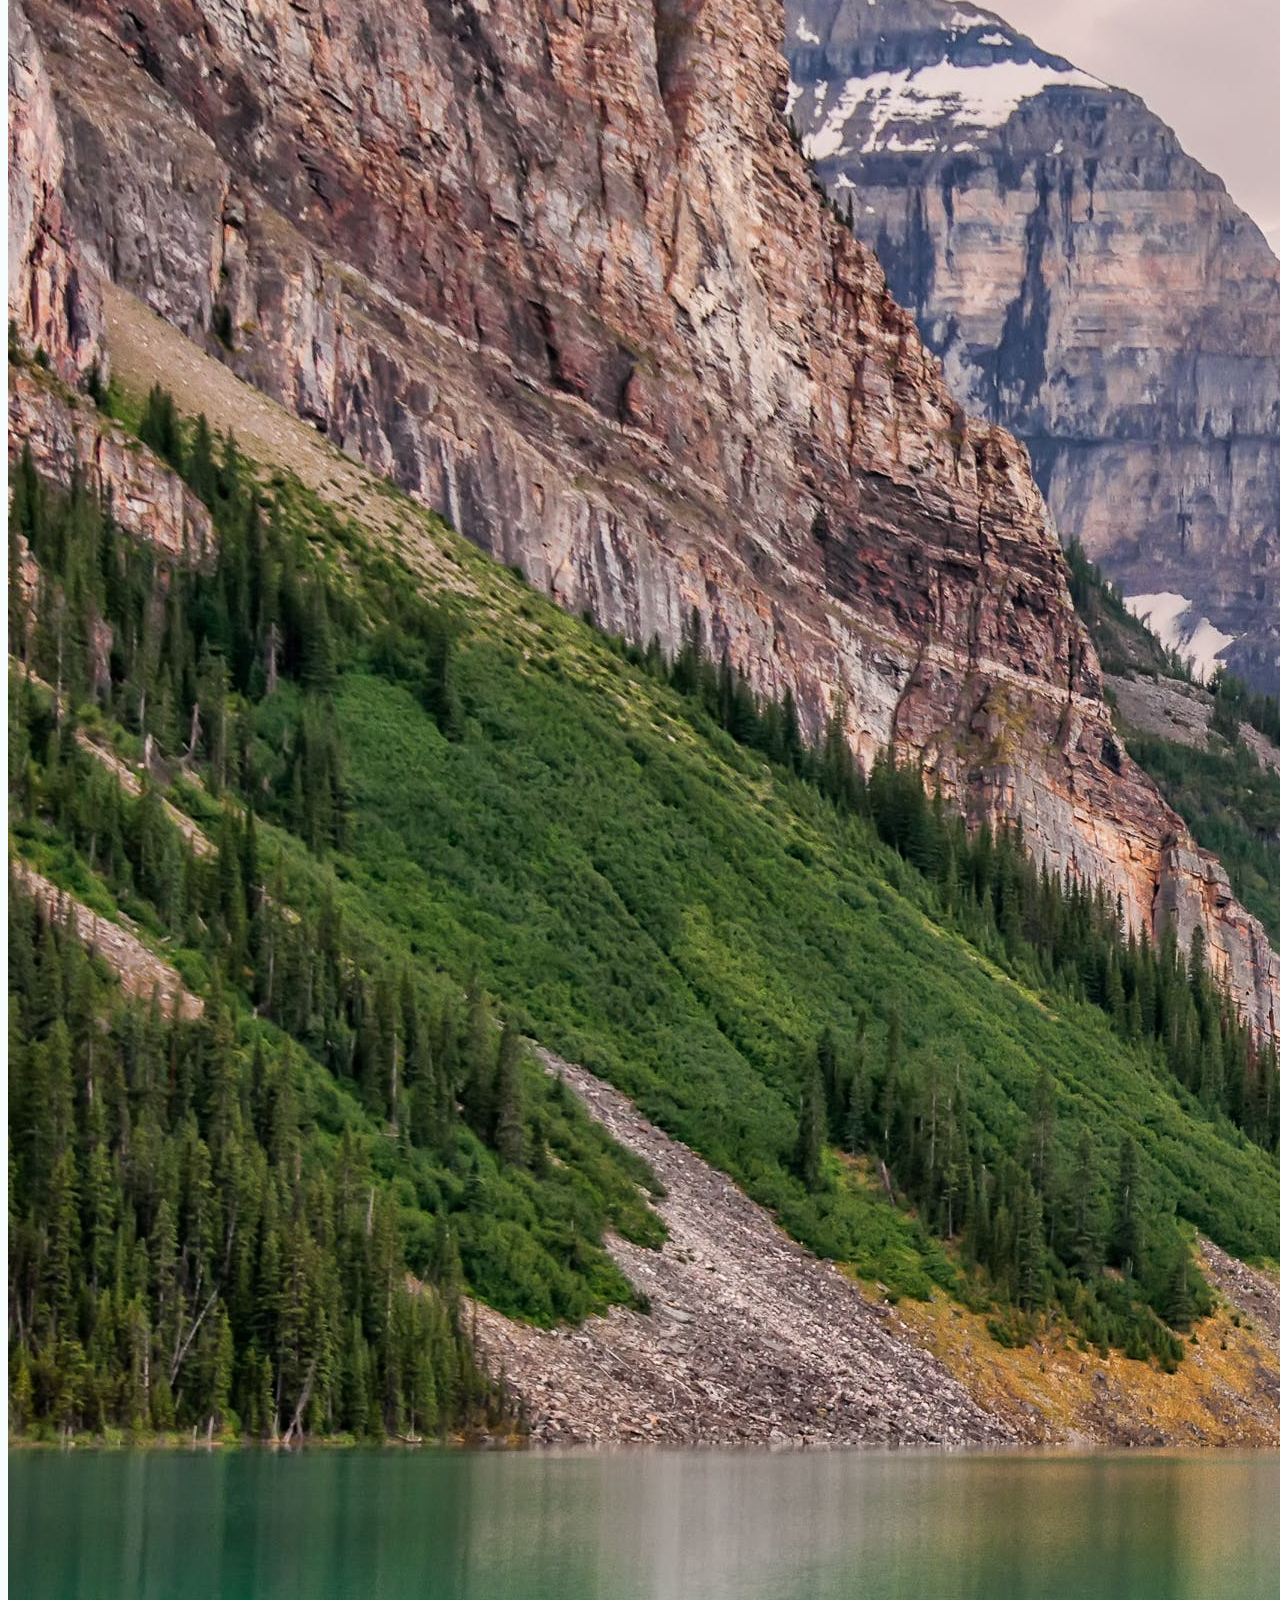
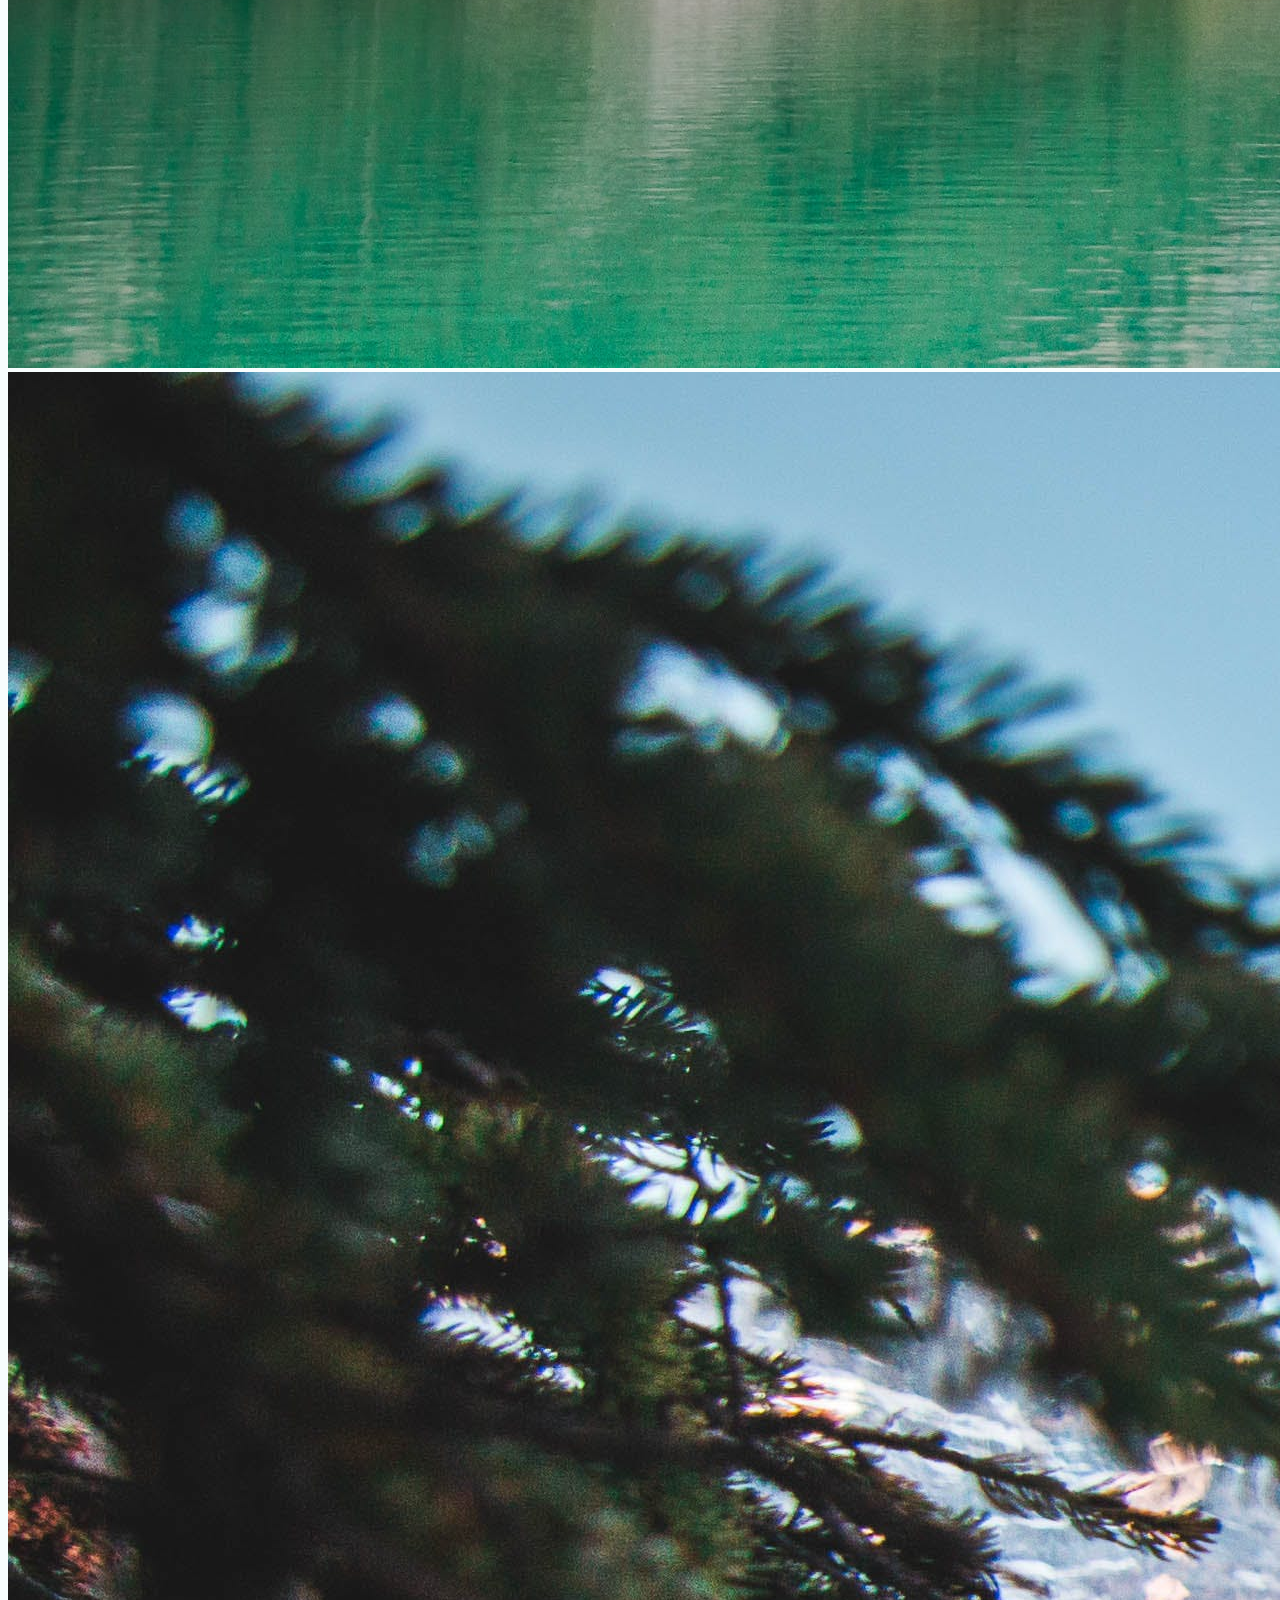
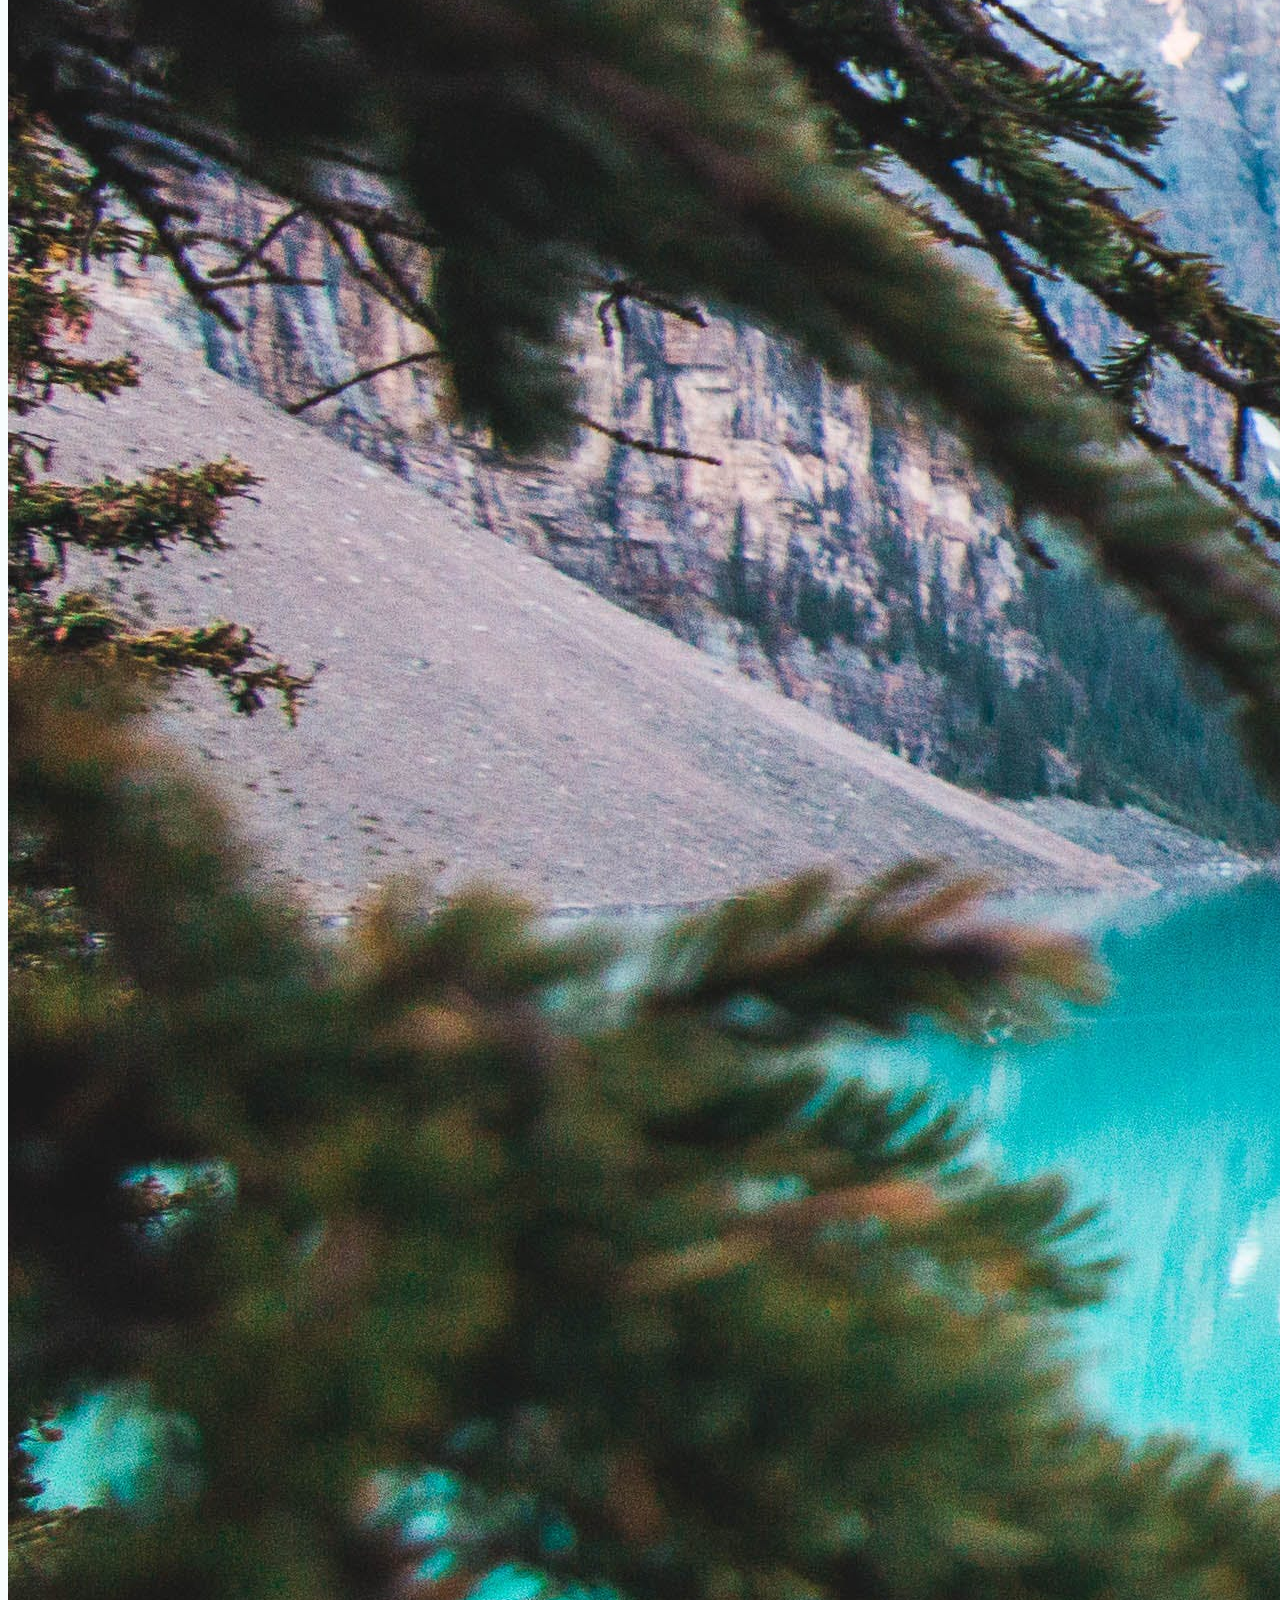
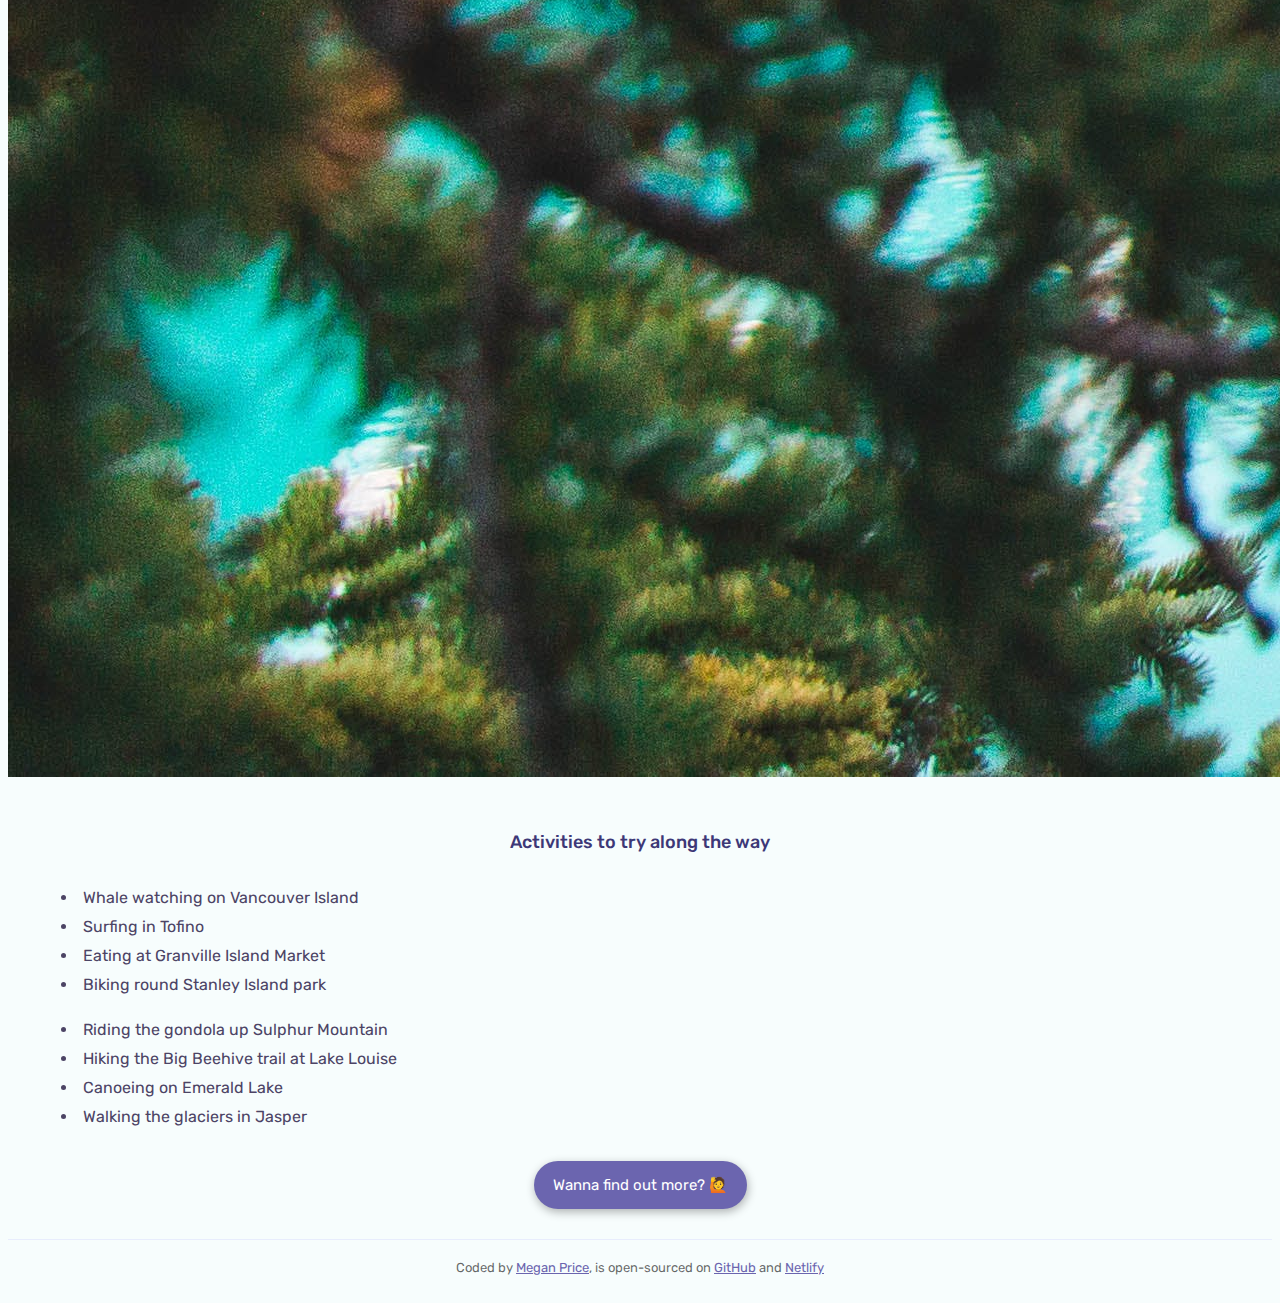
==== commit 0cbf3406: "Changed background colour and amended activities content" ====
--- a/index.html
+++ b/index.html
@@ -110,13 +110,13 @@
         <div class="lists col-sm-3">
           <ul>
           <li>
-            Gondola ride up Sulphur Mountain
+            Riding the gondola up Sulphur Mountain
           </li>
           <li>Hiking the Big Beehive trail at Lake Louise
           </li>
           <li>Canoeing on Emerald Lake
           </li>
-          <li>Hiking glaciers in Jasper
+          <li>Walking the glaciers in Jasper
           </li>
           </ul>
         </div>
--- a/src/style.css
+++ b/src/style.css
@@ -5,7 +5,7 @@
 }
 
 body {
-  background: rgb(238 248 249);
+  background: rgb(247, 253, 253);
   font-family: "Rubik", sans-serif;
 }
 
@@ -32,7 +32,7 @@
 h3 {
   color: var(--heading-color);
   font-size: 18px;
-  font-weight: 400;
+  font-weight: 500;
   text-align: center;
   margin-top: 40px;
 }
